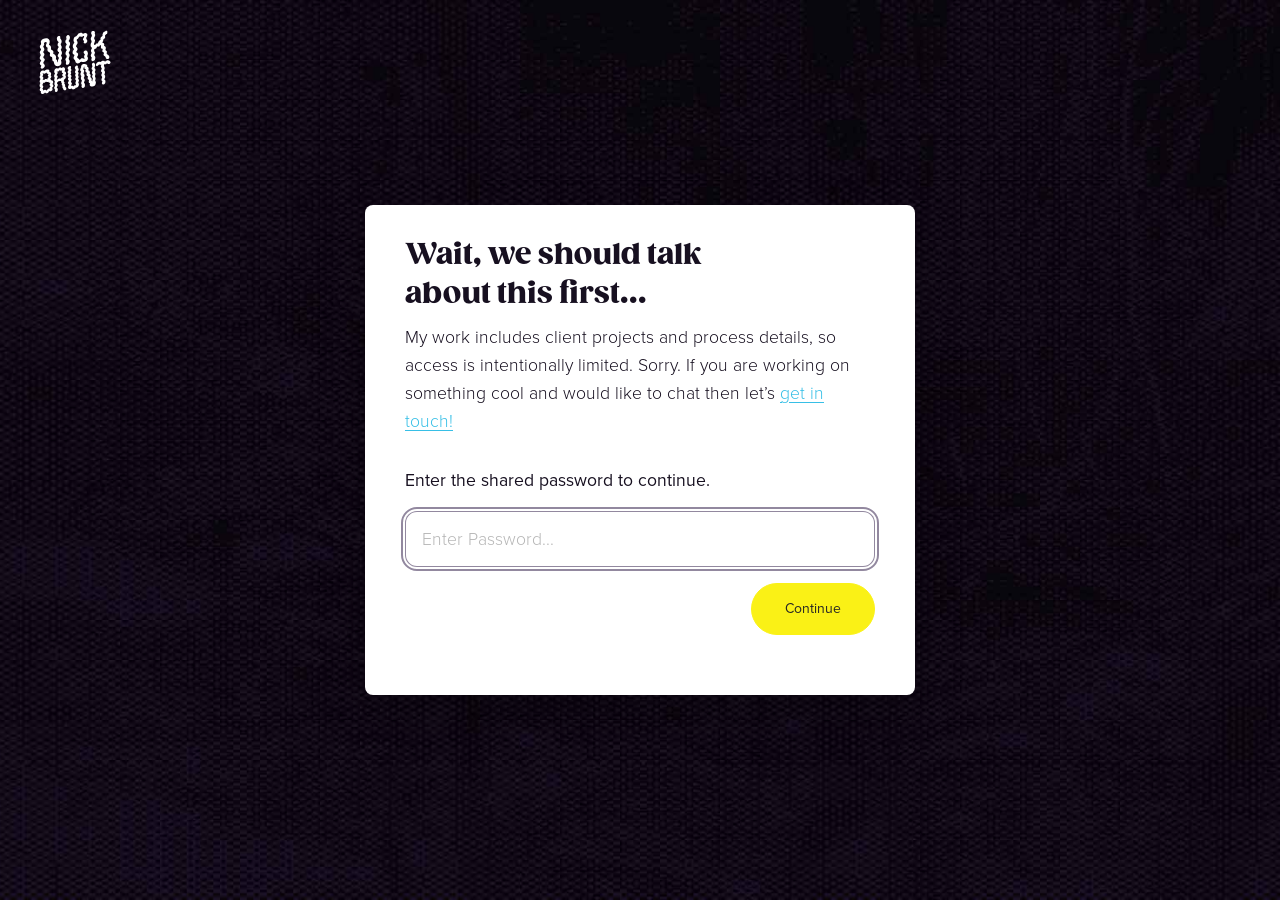
==== index.html @ 39fc8a11 "background changes homepage" ====
<!DOCTYPE html>
<html lang="en">
<head>
  <meta charset="UTF-8" />
  <meta name="viewport" content="width=device-width, user-scalable=0, minimum-scale=1.0, maximum-scale=1.0" />
  <script>
    (function () {
      try {
        if (sessionStorage.getItem('nb-portfolio-access') !== 'granted-v1') {
          document.documentElement.classList.add('auth-lock');
        }
      } catch (e) {
        document.documentElement.classList.add('auth-lock');
      }
    })();
  </script>
  <title>Nick Brunt Design Look-Book 2026</title>
  <meta name="description" content="UX, product design, systems, and AI-augmented design process by Nick Brunt." />
  <meta property="og:type" content="website" />
  <meta property="og:site_name" content="Nick Brunt" />
  <meta property="og:title" content="Nick Brunt Design Look-Book 2026" />
  <meta property="og:description" content="UX, product design, systems, and AI-augmented design process by Nick Brunt." />
  <meta property="og:url" content="https://nbuxdesign.github.io/website2026/index_newcopy.html" />
  <meta property="og:image" content="https://nbuxdesign.github.io/website2026/imgs/social-preview.jpg" />
  <meta property="og:image:width" content="1200" />
  <meta property="og:image:height" content="630" />
  <meta property="og:image:alt" content="Nick Brunt design portfolio preview" />
  <meta name="twitter:card" content="summary_large_image" />
  <meta name="twitter:title" content="Nick Brunt Design Look-Book 2026" />
  <meta name="twitter:description" content="UX, product design, systems, and AI-augmented design process by Nick Brunt." />
  <meta name="twitter:image" content="https://nbuxdesign.github.io/website2026/imgs/social-preview.jpg" />
  <meta name="twitter:image:alt" content="Nick Brunt design portfolio preview" />
  <link rel="stylesheet" href="style.css" />
</head>
<body>
  <header class="nav" role="banner">
	<img src="./logos/nb_logo.svg" class="logo" alt="Nick Brunt's Logo" />
  </header>

  <!-- SECTION 1: Intro -->
  <section class="hero-split bg-1">
  <div class="heroimage flex flex-center flex-middle">
    <video id="heroVideo" class="hero-video" autoplay muted loop playsinline preload="auto">
      <source src="./assets/hero.mp4" type="video/mp4" />
    </video>

    <div class="overlay-content">
&nbsp;
    </div>
  </div>
  <div class="herowriteup">
    <h1>Hey, I’m Nick 👋</h1>
    <h1>I'm a creative and UX person that designs products to hold up in the real world.</h1>
    <p>For 17 years, I’ve helped teams turn messy product questions into clear, useful software for the people who actually have to use it.</p>
    <p>Lately, that work includes AI products, AI-augmented workflows, and the very fun problem of helping teams design well while the ground is moving.</p>
    <p></p>
	<p><i>I’ve worked with teams at:</i></p>
    
    <div class="logosoup">
      <div class="logosoupwrapper">
        <img src="./logos/br.svg" height="40" alt="Bleacher Report" />
        <img src="./logos/wbd.svg" height="30" alt="WBD" />
        <img src="./logos/nickanim.svg" height="30" alt="Nickelodeon Animation" />
        <img src="./logos/mml.svg" height="40" alt="NCAA" />
        <img src="./logos/sesame.svg" height="50" alt="Sesame Street" />
        <img src="./logos/mtv.svg" height="44" alt="MTV" />
        <img src="./logos/ibm.svg" height="32" alt="IBM" />
        <img src="./logos/harpcol.svg" height="74" alt="HarperCollins" />
        <img src="./logos/spt.svg" height="74" alt="Sony Pictures Television" />
        <img src="./logos/cbc.png" height="74" alt="CBC" />
        <img src="./logos/pbs.svg" height="60" alt="PBS" />
        <img src="./logos/marv.svg" height="32" alt="Marvel" />

      </div>
    </div>
  </div>
</section>

  <!-- SECTION 2: What I bring + Featured BR -->
  <section id="about" class="section section-topbump bg-2">
    <div class="section-entry narrower">
      <div class="writeup">
      
      <h2>The most important work happens early.</h2>

	<p>I work closely with product and engineering to shape ideas before they harden. My passion is creating software that resonates with users; aligning teams, reducing risk, and creating clarity is how we get there.</p>
	<p>I’m also actively working with AI as part of the design process: faster synthesis, sharper prototypes, better pressure-testing, and more ways to help a team see the system sooner.</p>
	<p>Product and UX design are changing quickly. The steady part is still human: understand the people, frame the problem, make smart bets, and keep the work honest as it becomes real.</p>

        <p><i>Or more specifically:</i></p>
        <ul class="list">
          <li>Shape product direction alongside product & engineering</li>
          <li>Turn ambiguous ideas into clear, testable concepts</li>
          <li>Build systems that scale across teams and platforms</li>
          <li>Keep teams grounded in real user needs</li>
        </ul>
      </div>
    </div>

    <div class="section-entry">
      <a class="casestudy link-block" href="casestudy-bleacher-report.html">
        <div class="casestudy-entry casestudy-bg-br">
          <div class="casestudy-entry-wrap flex flex-middle flex-center">
            <div class="casestudy-highlight-wrap">
              <div class="casestudy-highlight highlight-webby flex flex-middle">
                <img src="./imgs/icons_webby.png" height="16" alt="Webby icon" />
                <b>Webby Award Winner</b>
              </div>
              <div class="casestudy-highlight flex flex-middle">Best Sports Website</div>
            </div>
            <img src="./imgs/casestudy-img-br.png" height="92%" alt="Bleacher Report mockups" />
          </div>
        </div>
        <div class="casestudy-label flex col flex-center">
            <img src="./logos/br_wbd.svg" width="220px" alt="BR + WBD" />
            <p><b>Bleacher Report Multi-Platform Redesign</b></p>
            <p>Senior UX • 2022–2025</p>
            <span class="casestudy-read-more">More <img src="./imgs/forward_arrow_dark.svg" height="10" alt="" aria-hidden="true" /></span>
        </div>
      </a>
    </div>
  </section>

  <!-- SECTION 3: Grid of work + skills -->
  <section id="work" class="section bg-3">
    <div class="section-entry work-card-primary">
      <a class="casestudy link-block" href="casestudy-nick-animation.html">
        <div class="casestudy-entry casestudy-bg-nick">
          <div class="casestudy-entry-wrap flex flex-middle flex-center">
            <img src="./imgs/casestudy-img-nick.png" height="89%" alt="Nickelodeon mockups" />
          </div>
        </div>
        <div class="casestudy-label flex col flex-center">
            <img src="./logos/nickanim.svg" width="150px" alt="Nickelodeon Animation" />
            <p><b>Nickelodeon Animation Studio Website</b></p>
            <p>Lead UX • 2020–2021</p>
            <span class="casestudy-read-more">More <img src="./imgs/forward_arrow_dark.svg" height="10" alt="" aria-hidden="true" /></span>
        </div>
      </a>
    </div>

    <div class="section-entry work-card-secondary">
      <a class="casestudy link-block" href="casestudy-MTV.html">
        <div class="casestudy-entry casestudy-bg-mtv">
          <div class="casestudy-entry-wrap flex flex-middle flex-center">
            <img src="./logos/mtv.svg" width="42%" alt="MTV logo" />
          </div>
        </div>
        <div class="casestudy-label flex col flex-center">
            <img src="./logos/mtv.svg" width="52px" alt="MTV" />
            <p><b>MTV Digital Product Design</b></p>
            <p>UX Design • Case Study</p>
            <span class="casestudy-read-more">More <img src="./imgs/forward_arrow_dark.svg" height="10" alt="" aria-hidden="true" /></span>
        </div>
      </a>
    </div>

    <div class="section-entry work-services flex flex-start">
      <aside class="writeup">
        <div class="myservices">
          <h2>What I Design Day To Day</h2>
            <p>This is the practical layer: the stuff teams need to make decisions, tell the story, and keep momentum without losing the plot.</p>
          	<ul class="list-bulb">
				<li>Define product direction with cross-functional teams</li>
				<li>Design flows, information architecture, systems, and interaction models</li>
				<li>Prototype to test ideas early and make abstract things discussable</li>
				<li>Guide design quality across projects</li>
				<li>Facilitate alignment between stakeholders</li>
			</ul>
        </div>
      </aside>
    </div>
  </section>

  <!-- SECTION 4: Closer + more work -->
  <section id="contact" class="section contact-section bg-4">
    <div class="section-entry contact-copy flex flex-center">
      <div class="writeup">
        <h2 class="cta">Let's Get in touch! 🤙</h2>
        <p>I came up through the web when it felt like every week someone invented a new pattern, and I still bring that mix of curiosity, craft, and practical optimism to the work.</p>
        <p>If you’re looking for a design lead who can zoom from product strategy to prototype details without getting precious about either one, I’d love to talk.</p>

        <p><i>A few places I can help:</i></p>
        <ul class="list">
          <li>Leading early product definition with stakeholders and cross-functional teams</li>
          <li>Building the narrative around complex work so people can make decisions</li>
          <li>Turning concepts into polished prototypes, systems, and launch-ready direction</li>
        </ul>
        <a class="cta-button" href="https://ca.linkedin.com/in/nickbrunt" target="_blank" rel="noopener">Get in touch <img src="./imgs/forward_arrow_dark.svg" height="10" alt="" aria-hidden="true" /></a>
      </div>
    </div>

    <div class="section-entry contact-showcase">
      <video class="contact-video" autoplay muted loop playsinline preload="metadata" aria-hidden="true">
        <source src="./assets/lowervid.mp4" type="video/mp4" />
      </video>
      <div class="contact-card-grid">
        <div class="contact-card-entry">
          <a class="casestudy link-block" href="casestudy-IBM.html">
            <div class="casestudy-entry casestudy-bg-ibm">
              <div class="casestudy-entry-wrap flex flex-middle flex-center">
                <img src="./logos/ibm.svg" width="42%" alt="IBM logo" />
              </div>
            </div>
            <div class="casestudy-label flex col flex-center">
                <img src="./logos/ibm.svg" width="80px" alt="IBM" />
                <p><b>IBM Product Design Work</b></p>
                <p>UX Design • Case Study</p>
                <span class="casestudy-read-more">More <img src="./imgs/forward_arrow_dark.svg" height="10" alt="" aria-hidden="true" /></span>
            </div>
          </a>
        </div>

        <div class="contact-card-entry">
          <a class="casestudy link-block" href="casestudy-jim-henson-cbc-kids.html">
            <div class="casestudy-entry casestudy-bg-dot">
              <div class="casestudy-entry-wrap flex flex-middle flex-center">
                <div class="casestudy-highlight-wrap">
                  <div class="casestudy-highlight highlight-w3 flex flex-middle">
                    <img src="./imgs/icons_w3.png" height="16" alt="W3 icon" />
                    <b>W3 Award Silver Winner</b>
                  </div>
                  <div class="casestudy-highlight flex flex-middle">Mobile Apps – Education</div>
                </div>
                <img src="./imgs/casestudy-img-dot.png" width="90%" alt="Dotopedia mockups" />
              </div>
            </div>
            <div class="casestudy-label flex col flex-center">
                <img src="./logos/henson_cbc.png" width="240px" alt="Henson + CBC" />
                <p><b>Dotopedia Game and Interface Design</b></p>
                <p>Lead UX • 2018–2019</p>
                <span class="casestudy-read-more">More <img src="./imgs/forward_arrow_dark.svg" height="10" alt="" aria-hidden="true" /></span>
            </div>
          </a>
        </div>
      </div>
    </div>
  </section>
  <!-- SECTION 5: Footer -->
  <footer class="site-footer">
    <a href="index.html" aria-label="Back to home"><img src="./logos/nb_logo.svg" alt="Nick Brunt" /></a>
    <p>&copy; 2026 Nick Brunt. All rights reserved.</p>
  </footer>

  <script src="app.js"></script>
</body>
</html>
---- style.css ----
@font-face{font-family:Gaz;src:url('./fonts/gaz-blk.otf');font-display:swap}
@font-face{font-family:GazReg;src:url('./fonts/gaz-reg.otf');font-display:swap}
@font-face{font-family:ProxReg;src:url('./fonts/pn-reg.otf');font-display:swap}
@font-face{font-family:ProxLight;src:url('./fonts/pn-light.ttf');font-display:swap}
@font-face{font-family:ProxThin;src:url('./fonts/pn-thin.otf');font-display:swap}

:root{
  /* Color tokens */
  --nb-color-background-hero:#0e0914;
  --nb-color-background-footer:#08050c;
  --nb-color-background-section:#171020;
  --nb-color-background-alternate:#110b18;
  --nb-color-background-nav-shrink:rgba(10,8,14,.9);
  --nb-color-background-nav-shrink-mobile:rgba(14,9,20,.82);
  --nb-color-background-sound:rgba(0,0,0,.55);
  --nb-color-contact-video-scrim:rgba(14,9,20,.42);
  --nb-color-text-inverse:#f5f5f0;
  --nb-color-text-inverse-subtle:rgba(245,245,240,.72);
  --nb-color-text-ink:#2a2a2a;
  --nb-color-text-strong:#252525;
  --nb-color-text-card:#4a4a4a;
  --nb-color-text-muted:#686868;
  --nb-color-border-subtle:#685a7a;
  --nb-color-border-card:rgba(37,37,37,.15);
  --nb-color-border-light:#d9d9d9;
  --nb-color-border-focus:rgba(104,90,122,.72);
  --nb-color-border-sound:rgba(255,255,255,.35);
  --nb-color-surface-card:#f5f5f0;
  --nb-color-surface-page:#fff;
  --nb-color-surface-muted:#fafafa;
  --nb-color-placeholder:rgba(42,42,42,.35);
  --nb-color-shadow-gate:rgba(0,0,0,.22);
  --nb-color-case-study-copy:var(--nb-color-background-section);
  --nb-color-accent-blue:#37bfe6;
  --nb-color-accent-green:#38d865;
  --nb-color-accent-yellow:#faf116;
  --nb-color-accent-red:#eb414c;
  --nb-color-accent-orange:#ed7831;
  --nb-color-mtv-overlay-start:rgba(0,0,0,.08);
  --nb-color-mtv-overlay-end:rgba(0,0,0,.22);
  --nb-color-ibm-highlight:rgba(255,255,255,.82);
  --nb-color-ibm-highlight-clear:rgba(255,255,255,0);
  --nb-color-ibm-glow:rgba(74,144,226,.32);
  --nb-color-ibm-glow-clear:rgba(74,144,226,0);
  --nb-color-ibm-start:#f6fbff;
  --nb-color-ibm-mid:#dceeff;
  --nb-color-ibm-end:#a8cdec;
  --nb-color-shadow-mtv:rgba(0,0,0,.32);
  --nb-color-shadow-ibm:rgba(31,112,193,.22);
  --nb-image-section-background:url('./imgs/section_background.jpg');

  /* Typography tokens */
  --nb-font-display:Gaz,Impact,sans-serif;
  --nb-font-body:ProxLight,Inter,Arial,sans-serif;
  --nb-font-body-strong:ProxReg,Inter,Arial,sans-serif;
  --nb-type-display-size:clamp(1.8rem,2.2vw,2.25rem);
  --nb-type-display-small-size:clamp(1.35rem,2.2vw,1.6rem);
  --nb-type-display-pull-size:clamp(1.6rem,3vw,2.4rem);
  --nb-type-display-desktop-line-height:1.35;
  --nb-type-display-mobile-size:1.65rem;
  --nb-type-display-mobile-line-height:1.32;
  --nb-type-heading-secondary-size:1.4rem;
  --nb-type-heading-secondary-line-height:1.6;
  --nb-type-body-desktop-size:1.1rem;
  --nb-type-body-desktop-line-height:1.6;
  --nb-type-body-mobile-size:1rem;
  --nb-type-body-mobile-line-height:1.6;
  --nb-type-meta-size:14px;
  --nb-type-meta-line-height:1.4rem;
  --nb-type-case-body-size:1rem;
  --nb-type-case-hero-body-size:1.15rem;
  --nb-type-dot-hero-body-size:1.1rem;
  --nb-type-card-body-size:.95rem;
  --nb-type-principle-body-size:.98rem;
  --nb-type-award-meta-size:.92rem;

  /* Layout tokens */
  --nb-layout-home-hero-min-height:94svh;
  --nb-layout-home-hero-logo-center-y:calc(var(--nb-layout-home-hero-min-height) / 2);
  --nb-layout-home-hero-tablet-media-height:clamp(520px,67vw,700px);
  --nb-layout-home-hero-mobile-media-height:500px;
  --nb-layout-home-hero-compact-media-height:calc(var(--nb-layout-home-hero-mobile-media-height));
  --nb-layout-case-study-container-width:1140px;
  --nb-layout-case-study-column-width:900px;
  --nb-layout-case-study-essay-width:760px;
  --nb-layout-copy-max:58ch;
  --nb-layout-contact-columns:minmax(0,.9fr) minmax(0,2fr);
  --nb-layout-contact-columns-stack:minmax(0,1fr);
  --nb-layout-contact-card-columns:repeat(2,minmax(0,1fr));
  --nb-layout-contact-card-columns-stack:minmax(0,1fr);
  --nb-layout-contact-card-grid-max-width:var(--nb-layout-case-study-container-width);
  --nb-layout-contact-showcase-min-height:calc(var(--nb-component-card-media-height-desktop) + var(--nb-component-card-label-height) + (var(--nb-space-contact-showcase-y) * 2));
  --nb-layout-work-even-column:calc((100% - (var(--nb-space-entry-card-gap) * 2)) / 3);
  --nb-layout-work-services-width:calc(var(--nb-layout-work-even-column) + var(--nb-space-work-services-extra-width));
  --nb-layout-work-columns:minmax(0,1fr) var(--nb-space-entry-card-gap) minmax(0,1fr) var(--nb-space-work-services-gap) minmax(0,var(--nb-layout-work-services-width));
  --nb-layout-work-columns-tablet:var(--nb-layout-contact-card-columns);
  --nb-layout-work-columns-stack:minmax(0,1fr);

  /* Spacing tokens */
  --nb-space-section-x-min:20px;
  --nb-space-section-x-fluid:9vw;
  --nb-space-section-x-max:140px;
  --nb-space-section-x:clamp(var(--nb-space-section-x-min),var(--nb-space-section-x-fluid),var(--nb-space-section-x-max));
  --nb-space-section-x-tablet:28px;
  --nb-space-section-x-mobile:24px;
  --nb-space-section-y-min:56px;
  --nb-space-section-y-fluid:7vw;
  --nb-space-section-y-max:88px;
  --nb-space-section-y:clamp(var(--nb-space-section-y-min),var(--nb-space-section-y-fluid),var(--nb-space-section-y-max));
  --nb-space-section-y-mobile:24px;
  --nb-space-section-y-mobile-roomy:calc(var(--nb-space-section-y-mobile) + var(--nb-space-gap-stack));
  --nb-space-section-top-bump:14px;
  --nb-space-gap:clamp(28px,5vw,72px);
  --nb-space-gap-stack:24px;
  --nb-space-gap-stack-mobile-roomy:calc(var(--nb-space-gap-stack) * 2);
  --nb-space-footer-gap:16px;
  --nb-space-card-padding-x:28px;
  --nb-space-card-padding-x-compact:20px;
  --nb-space-card-media-padding:14px;
  --nb-space-card-media-padding-mobile:12px;
  --nb-space-panel-padding-x:32px;
  --nb-space-panel-padding-y:24px;
  --nb-space-nav-x:32px;
  --nb-space-nav-x-tablet:20px;
  --nb-space-nav-x-mobile:16px;
  --nb-space-contact-showcase-padding:var(--nb-space-gap);
  --nb-space-entry-card-gap:var(--nb-space-gap-stack);
  --nb-space-work-services-gap:calc(var(--nb-space-entry-card-gap) * 2);
  --nb-space-work-services-extra-width:var(--nb-space-panel-padding-x);
  --nb-space-contact-card-gap:var(--nb-space-entry-card-gap);
  --nb-space-contact-copy-y:var(--nb-space-section-y);
  --nb-space-contact-showcase-y:var(--nb-space-section-y);
  --nb-space-contact-showcase-end:var(--nb-space-section-x);
  --nb-space-password-card-padding-block-start:32px;
  --nb-space-password-card-padding-inline:40px;
  --nb-space-password-card-padding-inline-mobile:20px;
  --nb-space-password-card-padding-block-end:24px;
  --nb-space-password-card-padding:var(--nb-space-password-card-padding-block-start) var(--nb-space-password-card-padding-inline) var(--nb-space-password-card-padding-block-end);
  --nb-space-password-card-padding-mobile:var(--nb-space-password-card-padding-block-start) var(--nb-space-password-card-padding-inline-mobile) var(--nb-space-password-card-padding-block-end);
  --nb-space-hero-copy-x-mobile:var(--nb-space-section-x-tablet);
  --nb-space-hero-copy-y-mobile:32px;
  --nb-space-hero-copy-bottom-mobile:var(--nb-space-section-y-mobile-roomy);

  /* Component sizing tokens */
  --nb-component-logo-home-height:clamp(280px,36vw,580px);
  --nb-component-logo-home-height-desktop-down:clamp(260px,32vw,440px);
  --nb-component-logo-home-height-tablet:clamp(320px,62vw,600px);
  --nb-component-logo-home-height-mobile:clamp(220px,70vw,400px);
  --nb-component-logo-home-shrink-height:56px;
  --nb-component-logo-home-shrink-height-mobile:52px;
  --nb-component-logo-home-shrink-center-offset:31px;
  --nb-component-logo-home-shrink-center-offset-mobile:29px;
  --nb-component-logo-case-height:54px;
  --nb-component-logo-case-height-tablet:44px;
  --nb-component-logo-case-shrink-height:34px;
  --nb-component-back-height:20px;
  --nb-component-back-height-tablet:18px;
  --nb-component-back-shrink-height:16px;
  --nb-component-card-media-height-desktop:380px;
  --nb-component-card-media-height-tablet:300px;
  --nb-component-card-media-height-mobile:250px;
  --nb-component-card-label-height:125px;
  --nb-component-award-height:26px;
  --nb-component-nav-case-height:84px;
  --nb-component-nav-case-height-mobile:72px;
  --nb-component-nav-case-shrink-height:54px;
  --nb-component-nav-pill-height:32px;
  --nb-component-nav-pill-height-shrink:28px;

  /* Shape and stroke tokens */
  --nb-radius-card:6px;
  --nb-radius-panel:8px;
  --nb-radius-control:12px;
  --nb-radius-pill:999px;
  --nb-stroke-width-default:1px;
  --nb-shadow-card-soft:0 12px 34px var(--nb-color-border-card);
  --nb-shadow-gate:0 18px 48px var(--nb-color-shadow-gate);
  --nb-motion-logo-shrink-duration:.65s;
  --nb-motion-logo-shrink-ease:cubic-bezier(.16,1,.3,1);
  --nb-size-full:100%;
  --nb-inset-full:0;
  --nb-layer-video:0;
  --nb-layer-scrim:1;
  --nb-layer-content:2;
  --nb-video-object-position:center;
}

*{box-sizing:border-box}
html{scroll-behavior:smooth}
html,body{margin:0;padding:0;min-width:320px}
body{
  color:var(--nb-color-text-inverse);
  font-family:var(--nb-font-body);
  line-height:var(--nb-type-body-desktop-line-height);
  font-size:var(--nb-type-body-desktop-size);
  background:var(--nb-color-background-hero);
  text-rendering:optimizeLegibility;
}
img{max-width:100%}
video{max-width:100%;height:auto}

.flex{display:flex}
.flex-start{justify-content:flex-start}
.flex-center{justify-content:center}
.flex-end{justify-content:flex-end}
.flex-top{align-items:flex-start}
.flex-middle{align-items:center}
.flex-bottom{align-items:flex-end}
.row{flex-direction:row}
.col{flex-direction:column}
.link-block{display:block;color:inherit;text-decoration:none}
.cta-button{
  display:flex;
  align-items:center;
  justify-content:center;
  gap:9px;
  width:max-content;
  min-height:50px;
  margin:18px 0 0 auto;
  padding:15px 24px;
  border:var(--nb-stroke-width-default) solid var(--nb-color-accent-yellow);
  border-radius:var(--nb-radius-pill);
  background:var(--nb-color-accent-yellow);
  color:var(--nb-color-text-strong);
  font-family:var(--nb-font-body-strong);
  font-size:var(--nb-type-meta-size);
  line-height:1;
  text-decoration:none;
  transition:background-color .2s ease,border-color .2s ease,transform .2s ease;
}
.cta-button img{height:10px;width:auto;max-width:none}
.cta-button:hover{background:var(--nb-color-accent-green);border-color:var(--nb-color-accent-green);transform:translateY(-1px)}

html.auth-lock{background:var(--nb-color-background-section) var(--nb-image-section-background) center/cover no-repeat fixed}
html.auth-lock body{
  min-height:100vh;
  background:transparent;
  color:var(--nb-color-case-study-copy);
}
html.auth-lock body>:not(.password-gate){display:none!important}
.visually-hidden{
  position:absolute!important;
  width:1px!important;
  height:1px!important;
  padding:0!important;
  margin:-1px!important;
  overflow:hidden!important;
  clip:rect(0,0,0,0)!important;
  white-space:nowrap!important;
  border:0!important;
}
.password-gate{
  position:fixed;
  inset:0;
  min-height:100svh;
  width:100vw;
  display:flex;
  align-items:center;
  justify-content:center;
  padding:clamp(32px,6vh,148px) var(--nb-space-section-x-mobile);
  overflow-y:auto;
  background:var(--nb-color-background-section) var(--nb-image-section-background) center/cover no-repeat;
}
.password-gate-logo{
  position:absolute;
  top:30px;
  left:30px;
  width:clamp(72px,7vw,108px);
  max-height:64px;
  height:auto;
}
.password-gate-card{
  width:min(100%,550px);
  background-color:var(--nb-color-surface-page);
  background-image:none;
  color:var(--nb-color-case-study-copy);
  border-radius:var(--nb-radius-panel);
  padding:var(--nb-space-password-card-padding);
  box-shadow:var(--nb-shadow-gate);
  opacity:1;
  filter:none;
  backdrop-filter:none;
  mix-blend-mode:normal;
}
.password-gate-card h1{
  color:var(--nb-color-case-study-copy);
  font-size:var(--nb-type-display-size);
  line-height:var(--nb-type-display-desktop-line-height);
  margin:0 0 8px;
  max-width:20ch;
}
.password-gate-card p{
  color:var(--nb-color-case-study-copy);
  max-width:none;
  margin:0 0 4px;
}
.password-gate-card p a{
  color:var(--nb-color-accent-blue);
  text-decoration:underline;
  text-underline-offset:3px;
}
.password-gate-form{
  display:flex;
  flex-direction:column;
  gap:12px;
  margin:32px 0 0;
}
.password-gate-prompt{
  font-family:var(--nb-font-body-strong);
  margin:0 0 2px;
}
.password-gate input{
  width:100%;
  height:56px;
  border:var(--nb-stroke-width-default) solid var(--nb-color-border-focus);
  border-radius:var(--nb-radius-control);
  background:var(--nb-color-surface-page);
  color:var(--nb-color-case-study-copy);
  font:inherit;
  padding:0 16px;
}
.password-gate input::placeholder{
  color:var(--nb-color-placeholder);
}
.password-gate button{
  align-self:flex-end;
  min-width:124px;
  height:52px;
  margin-top:4px;
  padding:0 24px;
  border:var(--nb-stroke-width-default) solid var(--nb-color-accent-yellow);
  border-radius:var(--nb-radius-pill);
  background:var(--nb-color-accent-yellow);
  color:var(--nb-color-text-strong);
  font-family:var(--nb-font-body-strong);
  font-size:var(--nb-type-meta-size);
  line-height:1;
  cursor:pointer;
}
.password-gate button:hover{background:var(--nb-color-accent-green);border-color:var(--nb-color-accent-green)}
.password-gate button:disabled{cursor:wait;opacity:.68}
.password-gate-message{
  min-height:20px;
  font-size:var(--nb-type-meta-size);
  line-height:1.4;
  margin:0;
}

.password-gate input:focus-visible,.password-gate button:focus-visible{outline:2px solid var(--nb-color-border-focus);outline-offset:2px}

/* Persistent home logo */
.nav{
  position:fixed;
  top:0;
  left:0;
  width:100%;
  height:var(--nb-layout-home-hero-min-height);
  padding:0;
  display:block;
  pointer-events:none;
  z-index:9999;
}
.logo{
  position:absolute;
  left:25vw;
  top:var(--nb-layout-home-hero-logo-center-y);
  transform:translate(-50%,-50%);
  height:var(--nb-component-logo-home-height);
  max-height:72svh;
  width:auto;
  transition:left var(--nb-motion-logo-shrink-duration) var(--nb-motion-logo-shrink-ease),top var(--nb-motion-logo-shrink-duration) var(--nb-motion-logo-shrink-ease),height var(--nb-motion-logo-shrink-duration) var(--nb-motion-logo-shrink-ease),max-height var(--nb-motion-logo-shrink-duration) var(--nb-motion-logo-shrink-ease);
  will-change:left,top,height,max-height;
}
.nav.shrink{
  height:var(--nb-component-nav-case-height);
  background:transparent;
  backdrop-filter:none;
}
.nav.shrink .logo{
  left:calc(var(--nb-space-nav-x) + var(--nb-component-logo-home-shrink-center-offset));
  top:calc(var(--nb-component-nav-case-height) / 2);
  height:var(--nb-component-logo-home-shrink-height);
  max-height:var(--nb-component-logo-home-shrink-height);
}

/* Case-study navigation */
.cs-nav{
  position:fixed;
  top:0;
  left:0;
  width:100%;
  min-height:var(--nb-component-nav-case-height);
  background:var(--nb-color-background-section);
  display:flex;
  align-items:center;
  justify-content:space-between;
  gap:var(--nb-space-gap-stack);
  padding:14px var(--nb-space-nav-x);
  transition:min-height .3s ease,padding .3s ease,background-color .3s ease,backdrop-filter .3s ease;
  z-index:9999;
}
.cs-left{display:flex;align-items:center;gap:14px;flex:0 0 auto;transition:gap .3s ease}
.cs-right{
  display:flex;
  align-items:center;
  gap:10px;
  min-width:0;
  overflow-x:auto;
  overscroll-behavior-x:contain;
  scrollbar-width:none;
  -webkit-overflow-scrolling:touch;
}
.cs-right::-webkit-scrollbar{display:none}
.cs-btn{
  height:var(--nb-component-nav-pill-height);
  padding:8px 16px;
  border:var(--nb-stroke-width-default) solid var(--nb-color-text-strong);
  border-radius:var(--nb-radius-pill);
  background:var(--nb-color-surface-page);
  display:flex;
  align-items:center;
  color:var(--nb-color-text-ink);
  font-size:var(--nb-type-meta-size);
  line-height:1;
  cursor:pointer;
  text-decoration:none;
  white-space:nowrap;
  flex:0 0 auto;
  transition:height .3s ease,padding .3s ease,background-color .2s ease;
}
.cs-logo{height:var(--nb-component-logo-case-height);transition:height .3s ease}
.cs-back{height:var(--nb-component-back-height);transition:height .3s ease}
.cs-nav.shrink{background:var(--nb-color-background-nav-shrink);backdrop-filter:saturate(1.2) blur(8px);min-height:var(--nb-component-nav-case-shrink-height);padding:8px var(--nb-space-gap-stack)}
.cs-nav.shrink .cs-logo{height:var(--nb-component-logo-case-shrink-height)}
.cs-nav.shrink .cs-back{height:var(--nb-component-back-shrink-height)}
.cs-nav.shrink .cs-btn{height:var(--nb-component-nav-pill-height-shrink);padding:7px 12px}
.cs-btn.blue:hover,.cs-btn.blue-active{background:var(--nb-color-accent-blue);color:var(--nb-color-text-strong)}
.cs-btn.green:hover,.cs-btn.green-active{background:var(--nb-color-accent-green);color:var(--nb-color-text-strong)}
.cs-btn.yellow:hover,.cs-btn.yellow-active{background:var(--nb-color-accent-yellow);color:var(--nb-color-text-strong)}
.cs-btn.red:hover,.cs-btn.red-active{background:var(--nb-color-accent-red);color:var(--nb-color-text-strong)}
.cs-btn.orange:hover,.cs-btn.orange-active{background:var(--nb-color-accent-orange);color:var(--nb-color-text-strong)}

p{margin:0 0 1rem;max-width:var(--nb-layout-copy-max)}
h1{color:var(--nb-color-text-inverse);font-family:var(--nb-font-display);font-size:var(--nb-type-display-size);line-height:var(--nb-type-display-desktop-line-height);margin:0 0 20px;letter-spacing:0}
h2{color:var(--nb-color-text-inverse);font-family:var(--nb-font-display);font-size:var(--nb-type-heading-secondary-size);line-height:var(--nb-type-heading-secondary-line-height);margin:0 0 20px;letter-spacing:0}
h3{color:var(--nb-color-text-inverse);font-family:var(--nb-font-body-strong);font-size:var(--nb-type-body-desktop-size);line-height:1.4;margin:0 0 12px}
h2.cta{font-size:1.55rem;line-height:1.4}
h1.cs{color:var(--nb-color-text-ink);font-size:var(--nb-type-display-small-size);line-height:1.4}
h2.cs{color:var(--nb-color-text-ink)}

ul.list,ul.list-bulb{padding:0 0 0 16px;margin:0;max-width:var(--nb-layout-copy-max)}
ul.list{list-style:disc}
ul.list-bulb{list-style:"\1F4A1 ";margin-top:24px}
ul.list-bulb li{padding:0 0 14px 8px}
li{margin:.35rem 0 .5rem}

.logosoup{margin-top:14px}
.logosoupwrapper{display:flex;flex-wrap:wrap;align-items:center;width:100%;gap:var(--nb-space-gap-stack)}
.logosoupwrapper img{max-width:150px;object-fit:contain}

.section,.section-fullwidth{
  display:flex;
  flex-direction:row;
  gap:var(--nb-space-gap);
  padding:var(--nb-space-section-y) var(--nb-space-section-x);
}
.section-topbump{padding-top:calc(var(--nb-space-section-y) + var(--nb-space-section-top-bump))}
.section-entry{display:flex;flex-direction:row;flex-basis:100%;min-width:0}
.narrower{flex-basis:72%}
#work{
  display:grid;
  grid-template-columns:var(--nb-layout-work-columns);
  column-gap:var(--nb-inset-full);
  row-gap:var(--nb-space-entry-card-gap);
}
.work-card-primary{grid-column:1}
.work-card-secondary{grid-column:3}
.work-services{grid-column:5}
.bg-1{background:var(--nb-color-background-hero)}
.bg-2{background:var(--nb-color-background-section)}
.bg-3,.herowriteup{background:var(--nb-color-background-hero) var(--nb-image-section-background) center/cover no-repeat}
.bg-4{background:var(--nb-color-background-section)}
.site-footer{height:124px;background:var(--nb-color-background-footer);color:var(--nb-color-text-inverse);display:flex;align-items:center;justify-content:flex-start;gap:var(--nb-space-footer-gap);padding:0 var(--nb-space-section-x)}
.site-footer img{height:32px;width:auto;display:block}
.site-footer p{margin:0;font-size:var(--nb-type-meta-size);line-height:1.4;color:var(--nb-color-text-inverse-subtle);max-width:none}
.site-footer.interior-footer{padding:0 clamp(20px,5vw,64px)}
.writeup{width:100%;min-width:0}

.hero-split{
  display:flex;
  align-items:stretch;
  width:100%;
  min-height:var(--nb-layout-home-hero-min-height);
  overflow:hidden;
}
.heroimage{
  position:relative;
  flex:1 1 50%;
  min-width:0;
  background:var(--nb-color-background-hero);
  display:flex;
  justify-content:center;
  align-items:center;
}
.hero-video{position:absolute;inset:0;width:100%;height:100%;object-fit:cover;object-position:center;z-index:0}
.heroimage .overlay-content{position:relative;z-index:1}
.herowriteup{
  flex:1 1 50%;
  min-width:0;
  padding:clamp(72px,10vh,160px) clamp(var(--nb-space-nav-x),8vw,120px);
  display:flex;
  flex-direction:column;
  justify-content:center;
}

.contact-section{
  display:grid;
  grid-template-columns:var(--nb-layout-contact-columns);
  align-items:stretch;
  padding-block:var(--nb-inset-full);
  padding-inline-end:var(--nb-inset-full);
}
.contact-copy{
  align-items:center;
  padding-block:var(--nb-space-contact-copy-y);
}
.contact-showcase{
  position:relative;
  display:block;
  min-width:var(--nb-inset-full);
  min-height:var(--nb-layout-contact-showcase-min-height);
  padding:var(--nb-space-contact-showcase-y) var(--nb-space-contact-showcase-end) var(--nb-space-contact-showcase-y) var(--nb-space-contact-showcase-padding);
  overflow:hidden;
}
.contact-video,
.contact-showcase::after{
  position:absolute;
  inset:var(--nb-inset-full);
}
.contact-video{
  width:var(--nb-size-full);
  height:var(--nb-size-full);
  object-fit:cover;
  object-position:var(--nb-video-object-position);
  z-index:var(--nb-layer-video);
}
.contact-showcase::after{
  content:"";
  background:var(--nb-color-contact-video-scrim);
  pointer-events:none;
  z-index:var(--nb-layer-scrim);
}
.contact-card-grid{
  position:relative;
  z-index:var(--nb-layer-content);
  display:grid;
  grid-template-columns:var(--nb-layout-contact-card-columns);
  gap:var(--nb-space-contact-card-gap);
  width:var(--nb-size-full);
  max-width:var(--nb-layout-contact-card-grid-max-width);
}
.contact-card-entry{
  min-width:var(--nb-inset-full);
}

.casestudy{width:100%}
.casestudy-entry{width:100%;border-radius:var(--nb-radius-card) var(--nb-radius-card) 0 0;background-size:cover;background-position:center;overflow:hidden}
.casestudy-entry-wrap{padding:var(--nb-space-card-media-padding);position:relative;display:flex;height:var(--nb-component-card-media-height-desktop);overflow:hidden}
.casestudy-entry-wrap>img{max-width:none}
.casestudy-label{position:relative;background:var(--nb-color-surface-card);width:100%;height:var(--nb-component-card-label-height);border-radius:0 0 var(--nb-radius-card) var(--nb-radius-card);padding:0 var(--nb-space-card-padding-x);align-items:flex-start;text-align:left}
.casestudy-label p{font-size:var(--nb-type-meta-size);margin:0;line-height:var(--nb-type-meta-line-height);color:var(--nb-color-case-study-copy);max-width:none}
.casestudy-label img{margin-bottom:14px}
.casestudy-read-more{position:absolute;right:var(--nb-space-card-padding-x);bottom:28px;display:inline-flex;align-items:center;gap:7px;color:var(--nb-color-case-study-copy);font-family:var(--nb-font-body-strong);font-size:var(--nb-type-meta-size);line-height:1;white-space:nowrap}
.casestudy-read-more img{height:10px;width:auto;max-width:none;margin:0}
.casestudy-highlight-wrap{position:absolute;right:var(--nb-space-card-media-padding);top:var(--nb-space-card-media-padding);width:min(220px,calc(100% - (var(--nb-space-card-media-padding) * 2)));display:flex;flex-direction:column;align-items:flex-end;gap:3px}
.casestudy-highlight{background:var(--nb-color-surface-page);font-size:var(--nb-type-meta-size);color:var(--nb-color-text-ink);padding:0 12px;border-radius:var(--nb-radius-pill);height:var(--nb-component-award-height);display:flex;gap:8px;white-space:nowrap}
.highlight-webby{background-image:url('./imgs/webbybg.png');background-size:cover}
.highlight-w3{background-image:url('./imgs/w3bg.jpg');background-size:cover}
.casestudy-bg-br{background-image:url('./imgs/casestudy-bg-br.jpg')}
.casestudy-bg-ncaa{background-image:url('./imgs/casestudy-bg-ncaa.jpg')}
.casestudy-bg-dot{background-image:url('./imgs/casestudy-bg-dot.jpg')}
.casestudy-bg-nick{background-image:url('./imgs/casestudy-bg-nick.jpg')}
.casestudy-bg-mtv{background-image:linear-gradient(135deg,var(--nb-color-mtv-overlay-start),var(--nb-color-mtv-overlay-end)),url('./imgs/casestudy-bg-mtv.jpg')}
.casestudy-bg-ibm{background:radial-gradient(circle at 18% 22%,var(--nb-color-ibm-highlight),var(--nb-color-ibm-highlight-clear) 32%),radial-gradient(circle at 82% 72%,var(--nb-color-ibm-glow),var(--nb-color-ibm-glow-clear) 38%),linear-gradient(135deg,var(--nb-color-ibm-start) 0%,var(--nb-color-ibm-mid) 48%,var(--nb-color-ibm-end) 100%)}
.casestudy-bg-mtv .casestudy-entry-wrap>img{filter:drop-shadow(0 12px 22px var(--nb-color-shadow-mtv))}
.casestudy-bg-ibm .casestudy-entry-wrap>img{filter:drop-shadow(0 10px 18px var(--nb-color-shadow-ibm))}
.myservices{border:var(--nb-stroke-width-default) solid var(--nb-color-border-subtle);border-radius:var(--nb-radius-panel);padding:var(--nb-space-panel-padding-y) var(--nb-space-panel-padding-x);margin:0 0 14px}

body.interior{background:var(--nb-color-surface-page);color:var(--nb-color-text-strong);font-size:var(--nb-type-case-body-size);line-height:1.6}
.cs-container{width:100%;max-width:var(--nb-layout-case-study-container-width);margin:0 auto;padding:140px 20px 120px}
.cs-column,.cs-wrapper{width:100%;max-width:var(--nb-layout-case-study-column-width);margin:0 auto}
.cs-wrapper{padding:140px 20px 120px}
.cs-wrapper h1,.cs-wrapper h2,.cs-wrapper h3,.cs-wrapper p,.cs-wrapper ul{color:var(--nb-color-text-strong)}
.cs-wrapper p,.cs-column p{margin:0 0 16px;max-width:none}
.cs-wrapper ul,.cs-column ul{margin:0 0 16px 20px}
.cs-wrapper img.inline-img{width:100%;margin:24px 0;border-radius:var(--nb-radius-card)}
.cs-kicker{font-family:var(--nb-font-body-strong);font-size:var(--nb-type-meta-size);line-height:1.4;color:var(--nb-color-text-muted);text-transform:uppercase;letter-spacing:.04em;margin:0 0 18px}
.cs-hero{display:grid;grid-template-columns:minmax(0,1.1fr) minmax(280px,.9fr);gap:clamp(24px,5vw,64px);align-items:center;margin:0 0 56px}
.cs-hero h1.cs,.cs-dot-hero h1.cs{font-size:var(--nb-type-display-size);line-height:var(--nb-type-display-desktop-line-height);margin:0 0 24px}
.cs-hero p{font-size:var(--nb-type-case-hero-body-size);line-height:1.62}
.cs-hero-media{background:var(--nb-color-background-section);background-image:url('./imgs/casestudy-bg-br.jpg');background-position:center;background-size:cover;border-radius:var(--nb-radius-panel);padding:clamp(22px,4vw,44px);min-height:420px;display:flex;align-items:center;justify-content:center}
.cs-hero-media img{width:100%;max-height:390px;object-fit:contain}
.cs-meta-grid{display:grid;grid-template-columns:repeat(4,minmax(0,1fr));gap:14px;margin:0 0 56px}
.cs-meta-card,.cs-callout{border:var(--nb-stroke-width-default) solid var(--nb-color-border-light);border-radius:var(--nb-radius-panel);padding:22px;background:var(--nb-color-surface-muted)}
.cs-meta-card b,.cs-callout b{display:block;font-family:var(--nb-font-body-strong);margin:0 0 8px}
.cs-meta-card p,.cs-callout p{font-size:var(--nb-type-card-body-size);line-height:1.45;margin:0;color:var(--nb-color-text-card)}
.cs-essay{max-width:var(--nb-layout-case-study-essay-width);margin:0 auto 54px}
.cs-essay h2.cs{margin-top:42px}
.cs-two-up{display:grid;grid-template-columns:minmax(0,.85fr) minmax(0,1.15fr);gap:clamp(24px,5vw,56px);align-items:start;margin:56px 0}
.cs-two-up.reverse{grid-template-columns:minmax(0,1.15fr) minmax(0,.85fr)}
.cs-list-panel,.cs-principle{background:var(--nb-color-surface-card);border-radius:var(--nb-radius-panel)}
.cs-list-panel{padding:28px}
.cs-list-panel ul{margin:0 0 0 18px}
.cs-image-card,.cs-dot-device{border:var(--nb-stroke-width-default) solid var(--nb-color-border-card);border-radius:var(--nb-radius-panel);box-shadow:var(--nb-shadow-card-soft);display:flex;align-items:center;justify-content:center}
.cs-image-card{background:var(--nb-color-surface-page);padding:clamp(18px,4vw,34px)}
.cs-image-card img{width:100%;max-height:420px;object-fit:contain}
.cs-pull{font-family:var(--nb-font-display);font-size:var(--nb-type-display-pull-size);line-height:1.18;color:var(--nb-color-text-strong);margin:64px auto;max-width:860px}
.cs-impact{background:var(--nb-color-text-strong);color:var(--nb-color-surface-page);border-radius:var(--nb-radius-panel);padding:clamp(28px,5vw,48px);margin:56px 0 0}
.cs-impact h2,.cs-impact p,.cs-impact li{color:var(--nb-color-surface-page)}
.cs-impact ul{margin:18px 0 0 20px}
.cs-dot-hero{display:grid;grid-template-columns:minmax(0,.95fr) minmax(0,1.05fr);gap:clamp(28px,6vw,72px);align-items:center;margin:0 0 60px}
.cs-dot-hero p{font-size:var(--nb-type-dot-hero-body-size);line-height:1.65}
.cs-dot-device{background:var(--nb-color-surface-card);padding:clamp(22px,4vw,44px)}
.cs-dot-device img{width:100%;max-height:480px;object-fit:contain}
.cs-dot-logo-row{display:flex;flex-wrap:wrap;gap:28px;align-items:center;margin:0 0 36px}
.cs-dot-logo-row img{max-height:58px;max-width:230px;object-fit:contain}
.cs-principles{display:grid;grid-template-columns:repeat(3,minmax(0,1fr));gap:16px;margin:48px 0}
.cs-principle{padding:24px}
.cs-principle b{display:block;font-family:var(--nb-font-body-strong);margin:0 0 10px}
.cs-principle p{font-size:var(--nb-type-principle-body-size);line-height:1.5;margin:0}
.cs-process-band{display:grid;grid-template-columns:minmax(0,1.2fr) minmax(260px,.8fr);gap:clamp(24px,5vw,56px);align-items:start;border-top:var(--nb-stroke-width-default) solid var(--nb-color-border-light);border-bottom:var(--nb-stroke-width-default) solid var(--nb-color-border-light);padding:46px 0;margin:56px 0}
.cs-awards-list{display:grid;grid-template-columns:repeat(2,minmax(0,1fr));gap:14px;margin:20px 0 0}
.cs-award{border:var(--nb-stroke-width-default) solid var(--nb-color-border-light);border-radius:var(--nb-radius-card);padding:18px;background:var(--nb-color-surface-page)}
.cs-award b{display:block;font-family:var(--nb-font-body-strong)}
.cs-award span{display:block;color:var(--nb-color-text-muted);font-size:var(--nb-type-award-meta-size);line-height:1.4;margin-top:4px}
.cs-wide{width:100%;margin:48px auto}
.cs-wide img{width:100%;display:block;border-radius:var(--nb-radius-card)}
.float-left{float:left;width:50%;max-width:450px;margin:6px var(--nb-space-gap-stack) 12px 0;border-radius:var(--nb-radius-card)}
.float-right{float:right;width:50%;max-width:450px;margin:6px 0 12px var(--nb-space-gap-stack);border-radius:var(--nb-radius-card)}
.clearfix::after{content:"";display:block;clear:both;margin:0 0 2rem}

.sound-btn{position:absolute;left:16px;bottom:16px;z-index:2;background:var(--nb-color-background-sound);color:var(--nb-color-surface-page);border:var(--nb-stroke-width-default) solid var(--nb-color-border-sound);padding:8px 10px;border-radius:var(--nb-radius-pill);font-size:12px;line-height:1;cursor:pointer}
a:focus-visible,button:focus-visible,.cs-btn:focus-visible{outline:2px solid var(--nb-color-surface-page);outline-offset:2px}
body.interior a:focus-visible{outline-color:var(--nb-color-text-strong)}

@media (max-width:1540px){
  .logo{height:var(--nb-component-logo-home-height-desktop-down)}
}

@media (max-width:1224px){
  .section,.section-fullwidth{flex-wrap:wrap}
  #work{grid-template-columns:var(--nb-layout-work-columns-tablet);gap:var(--nb-space-entry-card-gap)}
  .work-card-primary,.work-card-secondary{grid-column:auto}
  .work-services{grid-column:1 / -1}
  .narrower{flex-basis:100%}
  .hero-split{flex-direction:column;min-height:auto}
  .heroimage,.herowriteup{width:100%;flex:none}
  .heroimage{min-height:var(--nb-layout-home-hero-tablet-media-height)}
  .herowriteup{padding:64px clamp(34px,12vw,128px)}
  .nav{height:var(--nb-layout-home-hero-tablet-media-height)}
  .logo{left:50%;top:calc(var(--nb-layout-home-hero-tablet-media-height) / 2)}
  .logo{height:var(--nb-component-logo-home-height-tablet)}
}

@media (max-width:900px){
  .cs-nav{align-items:center;padding:12px var(--nb-space-nav-x-tablet);gap:14px}
  .cs-right{gap:8px}
  .cs-btn{padding:7px 12px;font-size:13px}
  .contact-section{grid-template-columns:var(--nb-layout-contact-columns-stack)}
  .cs-container,.cs-wrapper{padding-top:118px;padding-bottom:80px}
  .cs-hero,.cs-two-up,.cs-two-up.reverse,.cs-dot-hero,.cs-process-band{grid-template-columns:1fr}
  .cs-meta-grid{grid-template-columns:repeat(2,minmax(0,1fr))}
  .cs-principles{grid-template-columns:1fr}
  .float-left,.float-right{float:none;width:100%;max-width:100%;margin:16px 0}
}

@media (max-width:834px){
  body{font-size:var(--nb-type-body-mobile-size);line-height:var(--nb-type-body-mobile-line-height)}
  .section,.section-fullwidth{flex-direction:column;gap:var(--nb-space-gap-stack);padding:var(--nb-space-section-y-min) var(--nb-space-section-x-tablet)}
  #work{grid-template-columns:var(--nb-layout-work-columns-stack)}
  .work-services{grid-column:auto}
  .contact-section{padding-block:var(--nb-inset-full);padding-inline-end:var(--nb-inset-full)}
  .contact-showcase{padding-inline:var(--nb-space-section-x-tablet)}
  .section-entry{flex-direction:column}
  .heroimage{min-height:var(--nb-layout-home-hero-mobile-media-height)}
  .herowriteup{padding:34px}
  .nav{height:var(--nb-layout-home-hero-mobile-media-height)}
  .logo{top:calc(var(--nb-layout-home-hero-mobile-media-height) / 2)}
  .logo{height:var(--nb-component-logo-home-height-mobile)}
  .nav.shrink{height:var(--nb-component-nav-case-height-mobile);background:var(--nb-color-background-nav-shrink-mobile);backdrop-filter:saturate(1.2) blur(10px)}
  .nav.shrink .logo{left:calc(var(--nb-space-nav-x-tablet) + var(--nb-component-logo-home-shrink-center-offset-mobile));top:calc(var(--nb-component-nav-case-height-mobile) / 2);height:var(--nb-component-logo-home-shrink-height-mobile);max-height:var(--nb-component-logo-home-shrink-height-mobile)}
  .casestudy-entry-wrap{height:var(--nb-component-card-media-height-tablet)}
  .casestudy-entry-wrap>img{max-width:100%;max-height:100%;object-fit:contain}
  .casestudy-label{padding:22px var(--nb-space-card-padding-x-compact)}
  .casestudy-highlight-wrap{align-items:flex-start;right:auto;left:var(--nb-space-card-media-padding)}
  .logosoupwrapper{gap:18px}
  .cs-left{gap:10px}
  .cs-logo{height:var(--nb-component-logo-case-height-tablet)}
  .cs-back{height:var(--nb-component-back-height-tablet)}
}

@media (max-width:520px){
  :root{--nb-layout-copy-max:100%}
  .section,.section-fullwidth{gap:var(--nb-space-gap-stack-mobile-roomy);padding:var(--nb-space-section-y-mobile-roomy) var(--nb-space-hero-copy-x-mobile)}
  #work{gap:var(--nb-space-gap-stack-mobile-roomy)}
  .site-footer{padding:0 var(--nb-space-section-x-mobile)}
  .password-gate{align-items:flex-start;padding-top:124px;padding-bottom:32px}
  .password-gate-logo{top:30px;left:30px;width:76px}
  .password-gate-card{padding:var(--nb-space-password-card-padding-mobile)}
  .password-gate-card h1{font-size:var(--nb-type-display-mobile-size);line-height:var(--nb-type-display-mobile-line-height);max-width:20ch}
  .password-gate button{width:100%}
  .heroimage{min-height:var(--nb-layout-home-hero-compact-media-height)}
  .nav{height:var(--nb-layout-home-hero-compact-media-height)}
  .logo{top:calc(var(--nb-layout-home-hero-compact-media-height) / 2)}
  .herowriteup{padding:var(--nb-space-hero-copy-y-mobile) var(--nb-space-hero-copy-x-mobile) var(--nb-space-hero-copy-bottom-mobile)}
  h1{font-size:var(--nb-type-display-mobile-size);line-height:var(--nb-type-display-mobile-line-height)}
  .contact-copy{padding:var(--nb-space-section-y-mobile-roomy) var(--nb-space-hero-copy-x-mobile)}
  .contact-section{padding:var(--nb-inset-full)}
  .contact-showcase{padding:var(--nb-space-section-y-mobile-roomy) var(--nb-space-hero-copy-x-mobile)}
  .contact-card-grid{grid-template-columns:var(--nb-layout-contact-card-columns-stack)}
  .casestudy-entry-wrap{height:var(--nb-component-card-media-height-mobile);padding:var(--nb-space-card-media-padding-mobile)}
  .casestudy-label img{max-width:80%}
  .myservices{padding:22px var(--nb-space-gap-stack)}
  .cs-nav{min-height:var(--nb-component-nav-case-height-mobile);padding:10px var(--nb-space-nav-x-mobile)}
  .cs-right{width:100%}
  .cs-container,.cs-wrapper{padding-top:102px;padding-left:20px;padding-right:20px}
  .cs-hero-media{min-height:300px}
  .cs-meta-grid{grid-template-columns:1fr}
  .cs-list-panel,.cs-meta-card,.cs-callout{padding:20px}
  .cs-awards-list{grid-template-columns:1fr}
}

@media (prefers-reduced-motion:reduce){
  *{animation:none!important;transition:none!important;scroll-behavior:auto!important}
  .hero-video,.contact-video{display:none}
}
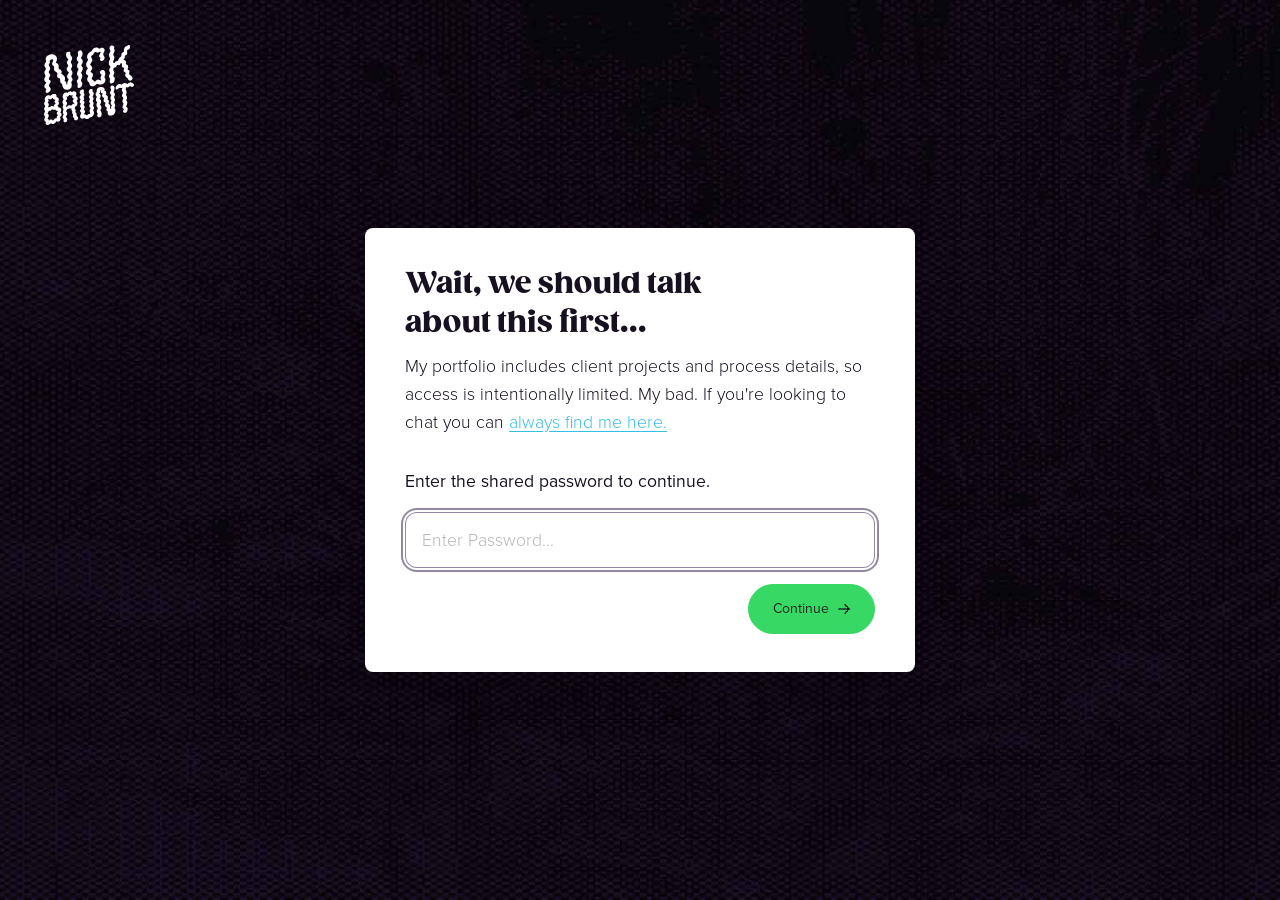
==== commit cbe8219f: "a million style edits" ====
--- a/index.html
+++ b/index.html
@@ -112,10 +112,12 @@
           </div>
         </div>
         <div class="casestudy-label flex col flex-center">
-            <img src="./logos/br_wbd.svg" width="220px" alt="BR + WBD" />
-            <p><b>Bleacher Report Multi-Platform Redesign</b></p>
-            <p>Senior UX • 2022–2025</p>
-            <span class="casestudy-read-more">More <img src="./imgs/forward_arrow_dark.svg" height="10" alt="" aria-hidden="true" /></span>
+            <div class="casestudy-brand"><img src="./logos/br_wbd.svg" width="220px" alt="BR + WBD" /></div>
+            <div class="casestudy-copy">
+              <p><b>Bleacher Report Multi-Platform Redesign</b></p>
+              <p>Senior UX • 2022–2025</p>
+            </div>
+            <span class="casestudy-read-more">More <img src="./imgs/icons_search.svg" height="10" alt="" aria-hidden="true" /></span>
         </div>
       </a>
     </div>
@@ -131,10 +133,12 @@
           </div>
         </div>
         <div class="casestudy-label flex col flex-center">
-            <img src="./logos/nickanim.svg" width="150px" alt="Nickelodeon Animation" />
-            <p><b>Nickelodeon Animation Studio Website</b></p>
-            <p>Lead UX • 2020–2021</p>
-            <span class="casestudy-read-more">More <img src="./imgs/forward_arrow_dark.svg" height="10" alt="" aria-hidden="true" /></span>
+            <div class="casestudy-brand"><img src="./logos/nickanim.svg" width="150px" alt="Nickelodeon Animation" /></div>
+            <div class="casestudy-copy">
+              <p><b>Nickelodeon Animation Studio Website</b></p>
+              <p>Lead UX • 2020–2021</p>
+            </div>
+            <span class="casestudy-read-more">More <img src="./imgs/icons_search.svg" height="10" alt="" aria-hidden="true" /></span>
         </div>
       </a>
     </div>
@@ -147,10 +151,12 @@
           </div>
         </div>
         <div class="casestudy-label flex col flex-center">
-            <img src="./logos/mtv.svg" width="52px" alt="MTV" />
-            <p><b>MTV Digital Product Design</b></p>
-            <p>UX Design • Case Study</p>
-            <span class="casestudy-read-more">More <img src="./imgs/forward_arrow_dark.svg" height="10" alt="" aria-hidden="true" /></span>
+            <div class="casestudy-brand"><img src="./logos/mtv.svg" width="52px" alt="MTV" /></div>
+            <div class="casestudy-copy">
+              <p><b>MTV Digital Product Design</b></p>
+              <p>UX Design • Case Study</p>
+            </div>
+            <span class="casestudy-read-more">More <img src="./imgs/icons_search.svg" height="10" alt="" aria-hidden="true" /></span>
         </div>
       </a>
     </div>
@@ -186,7 +192,7 @@
           <li>Building the narrative around complex work so people can make decisions</li>
           <li>Turning concepts into polished prototypes, systems, and launch-ready direction</li>
         </ul>
-        <a class="cta-button" href="https://ca.linkedin.com/in/nickbrunt" target="_blank" rel="noopener">Get in touch <img src="./imgs/forward_arrow_dark.svg" height="10" alt="" aria-hidden="true" /></a>
+        <a class="cta-button" href="https://ca.linkedin.com/in/nickbrunt" target="_blank" rel="noopener">Get in touch <img src="./imgs/arrows_forward_dark.svg" height="10" alt="" aria-hidden="true" /></a>
       </div>
     </div>
 
@@ -203,10 +209,12 @@
               </div>
             </div>
             <div class="casestudy-label flex col flex-center">
-                <img src="./logos/ibm.svg" width="80px" alt="IBM" />
-                <p><b>IBM Product Design Work</b></p>
-                <p>UX Design • Case Study</p>
-                <span class="casestudy-read-more">More <img src="./imgs/forward_arrow_dark.svg" height="10" alt="" aria-hidden="true" /></span>
+                <div class="casestudy-brand"><img src="./logos/ibm.svg" width="80px" alt="IBM" /></div>
+                <div class="casestudy-copy">
+                  <p><b>IBM Product Design Work</b></p>
+                  <p>UX Design • Case Study</p>
+                </div>
+                <span class="casestudy-read-more">More <img src="./imgs/icons_search.svg" height="10" alt="" aria-hidden="true" /></span>
             </div>
           </a>
         </div>
@@ -226,10 +234,12 @@
               </div>
             </div>
             <div class="casestudy-label flex col flex-center">
-                <img src="./logos/henson_cbc.png" width="240px" alt="Henson + CBC" />
-                <p><b>Dotopedia Game and Interface Design</b></p>
-                <p>Lead UX • 2018–2019</p>
-                <span class="casestudy-read-more">More <img src="./imgs/forward_arrow_dark.svg" height="10" alt="" aria-hidden="true" /></span>
+                <div class="casestudy-brand"><img src="./logos/henson_cbc.png" width="240px" alt="Henson + CBC" /></div>
+                <div class="casestudy-copy">
+                  <p><b>Dotopedia Game and Interface Design</b></p>
+                  <p>Lead UX • 2018–2019</p>
+                </div>
+                <span class="casestudy-read-more">More <img src="./imgs/icons_search.svg" height="10" alt="" aria-hidden="true" /></span>
             </div>
           </a>
         </div>
--- a/style.css
+++ b/style.css
@@ -131,10 +131,10 @@
   --nb-space-contact-copy-y:var(--nb-space-section-y);
   --nb-space-contact-showcase-y:var(--nb-space-section-y);
   --nb-space-contact-showcase-end:var(--nb-space-section-x);
-  --nb-space-password-card-padding-block-start:32px;
+  --nb-space-password-card-padding-block-start:38px;
   --nb-space-password-card-padding-inline:40px;
   --nb-space-password-card-padding-inline-mobile:20px;
-  --nb-space-password-card-padding-block-end:24px;
+  --nb-space-password-card-padding-block-end:38px;
   --nb-space-password-card-padding:var(--nb-space-password-card-padding-block-start) var(--nb-space-password-card-padding-inline) var(--nb-space-password-card-padding-block-end);
   --nb-space-password-card-padding-mobile:var(--nb-space-password-card-padding-block-start) var(--nb-space-password-card-padding-inline-mobile) var(--nb-space-password-card-padding-block-end);
   --nb-space-hero-copy-x-mobile:var(--nb-space-section-x-tablet);
@@ -150,12 +150,12 @@
   --nb-component-logo-home-shrink-height-mobile:52px;
   --nb-component-logo-home-shrink-center-offset:31px;
   --nb-component-logo-home-shrink-center-offset-mobile:29px;
-  --nb-component-logo-case-height:54px;
-  --nb-component-logo-case-height-tablet:44px;
-  --nb-component-logo-case-shrink-height:34px;
-  --nb-component-back-height:20px;
-  --nb-component-back-height-tablet:18px;
-  --nb-component-back-shrink-height:16px;
+  --nb-component-logo-case-height:24px;
+  --nb-component-logo-case-height-tablet:24px;
+  --nb-component-logo-case-shrink-height:20px;
+  --nb-component-back-height:14px;
+  --nb-component-back-height-tablet:14px;
+  --nb-component-back-shrink-height:12px;
   --nb-component-card-media-height-desktop:380px;
   --nb-component-card-media-height-tablet:300px;
   --nb-component-card-media-height-mobile:250px;
@@ -209,27 +209,27 @@
 .row{flex-direction:row}
 .col{flex-direction:column}
 .link-block{display:block;color:inherit;text-decoration:none}
-.cta-button{
-  display:flex;
+.cta-button,.password-gate button{
+  display:inline-flex;
   align-items:center;
   justify-content:center;
   gap:9px;
-  width:max-content;
   min-height:50px;
-  margin:18px 0 0 auto;
   padding:15px 24px;
-  border:var(--nb-stroke-width-default) solid var(--nb-color-accent-yellow);
+  border:var(--nb-stroke-width-default) solid var(--nb-color-accent-green);
   border-radius:var(--nb-radius-pill);
-  background:var(--nb-color-accent-yellow);
+  background:var(--nb-color-accent-green);
   color:var(--nb-color-text-strong);
   font-family:var(--nb-font-body-strong);
   font-size:var(--nb-type-meta-size);
   line-height:1;
   text-decoration:none;
+  cursor:pointer;
   transition:background-color .2s ease,border-color .2s ease,transform .2s ease;
 }
-.cta-button img{height:10px;width:auto;max-width:none}
-.cta-button:hover{background:var(--nb-color-accent-green);border-color:var(--nb-color-accent-green);transform:translateY(-1px)}
+.cta-button{width:max-content;margin:18px 0 0 auto}
+.cta-button img,.password-gate button img{height:10px;width:auto;max-width:none}
+.cta-button:hover,.password-gate button:hover{background:var(--nb-color-accent-yellow);border-color:var(--nb-color-accent-yellow);transform:translateY(-1px)}
 
 html.auth-lock{background:var(--nb-color-background-section) var(--nb-image-section-background) center/cover no-repeat fixed}
 html.auth-lock body{
@@ -263,10 +263,10 @@
 }
 .password-gate-logo{
   position:absolute;
-  top:30px;
-  left:30px;
+  top:44px;
+  left:44px;
   width:clamp(72px,7vw,108px);
-  max-height:64px;
+  max-height:84px;
   height:auto;
 }
 .password-gate-card{
@@ -325,26 +325,16 @@
 .password-gate button{
   align-self:flex-end;
   min-width:124px;
-  height:52px;
   margin-top:4px;
-  padding:0 24px;
-  border:var(--nb-stroke-width-default) solid var(--nb-color-accent-yellow);
-  border-radius:var(--nb-radius-pill);
-  background:var(--nb-color-accent-yellow);
-  color:var(--nb-color-text-strong);
-  font-family:var(--nb-font-body-strong);
-  font-size:var(--nb-type-meta-size);
-  line-height:1;
-  cursor:pointer;
-}
-.password-gate button:hover{background:var(--nb-color-accent-green);border-color:var(--nb-color-accent-green)}
-.password-gate button:disabled{cursor:wait;opacity:.68}
+}
+.password-gate button:disabled{cursor:wait;opacity:.68;transform:none}
 .password-gate-message{
   min-height:20px;
   font-size:var(--nb-type-meta-size);
   line-height:1.4;
   margin:0;
 }
+.password-gate-message:empty{display:none}
 
 .password-gate input:focus-visible,.password-gate button:focus-visible{outline:2px solid var(--nb-color-border-focus);outline-offset:2px}
 
@@ -567,10 +557,12 @@
 .casestudy-entry{width:100%;border-radius:var(--nb-radius-card) var(--nb-radius-card) 0 0;background-size:cover;background-position:center;overflow:hidden}
 .casestudy-entry-wrap{padding:var(--nb-space-card-media-padding);position:relative;display:flex;height:var(--nb-component-card-media-height-desktop);overflow:hidden}
 .casestudy-entry-wrap>img{max-width:none}
-.casestudy-label{position:relative;background:var(--nb-color-surface-card);width:100%;height:var(--nb-component-card-label-height);border-radius:0 0 var(--nb-radius-card) var(--nb-radius-card);padding:0 var(--nb-space-card-padding-x);align-items:flex-start;text-align:left}
+.casestudy-label{background:var(--nb-color-surface-card);width:100%;min-height:var(--nb-component-card-label-height);border-radius:0 0 var(--nb-radius-card) var(--nb-radius-card);padding:0 var(--nb-space-card-padding-x);display:flex;flex-flow:row wrap;align-content:center;align-items:flex-end;justify-content:flex-start;gap:12px 18px;text-align:left}
+.casestudy-brand{flex:0 0 100%;line-height:0}
+.casestudy-brand img{display:block;max-width:100%;height:auto}
+.casestudy-copy{flex:1 1 230px;min-width:0}
 .casestudy-label p{font-size:var(--nb-type-meta-size);margin:0;line-height:var(--nb-type-meta-line-height);color:var(--nb-color-case-study-copy);max-width:none}
-.casestudy-label img{margin-bottom:14px}
-.casestudy-read-more{position:absolute;right:var(--nb-space-card-padding-x);bottom:28px;display:inline-flex;align-items:center;gap:7px;color:var(--nb-color-case-study-copy);font-family:var(--nb-font-body-strong);font-size:var(--nb-type-meta-size);line-height:1;white-space:nowrap}
+.casestudy-read-more{display:inline-flex;align-items:center;gap:7px;margin-left:auto;color:var(--nb-color-case-study-copy);font-family:var(--nb-font-body-strong);font-size:var(--nb-type-meta-size);line-height:var(--nb-type-meta-line-height);white-space:nowrap}
 .casestudy-read-more img{height:10px;width:auto;max-width:none;margin:0}
 .casestudy-highlight-wrap{position:absolute;right:var(--nb-space-card-media-padding);top:var(--nb-space-card-media-padding);width:min(220px,calc(100% - (var(--nb-space-card-media-padding) * 2)));display:flex;flex-direction:column;align-items:flex-end;gap:3px}
 .casestudy-highlight{background:var(--nb-color-surface-page);font-size:var(--nb-type-meta-size);color:var(--nb-color-text-ink);padding:0 12px;border-radius:var(--nb-radius-pill);height:var(--nb-component-award-height);display:flex;gap:8px;white-space:nowrap}
@@ -719,7 +711,7 @@
   .contact-showcase{padding:var(--nb-space-section-y-mobile-roomy) var(--nb-space-hero-copy-x-mobile)}
   .contact-card-grid{grid-template-columns:var(--nb-layout-contact-card-columns-stack)}
   .casestudy-entry-wrap{height:var(--nb-component-card-media-height-mobile);padding:var(--nb-space-card-media-padding-mobile)}
-  .casestudy-label img{max-width:80%}
+  .casestudy-brand img{max-width:80%}
   .myservices{padding:22px var(--nb-space-gap-stack)}
   .cs-nav{min-height:var(--nb-component-nav-case-height-mobile);padding:10px var(--nb-space-nav-x-mobile)}
   .cs-right{width:100%}
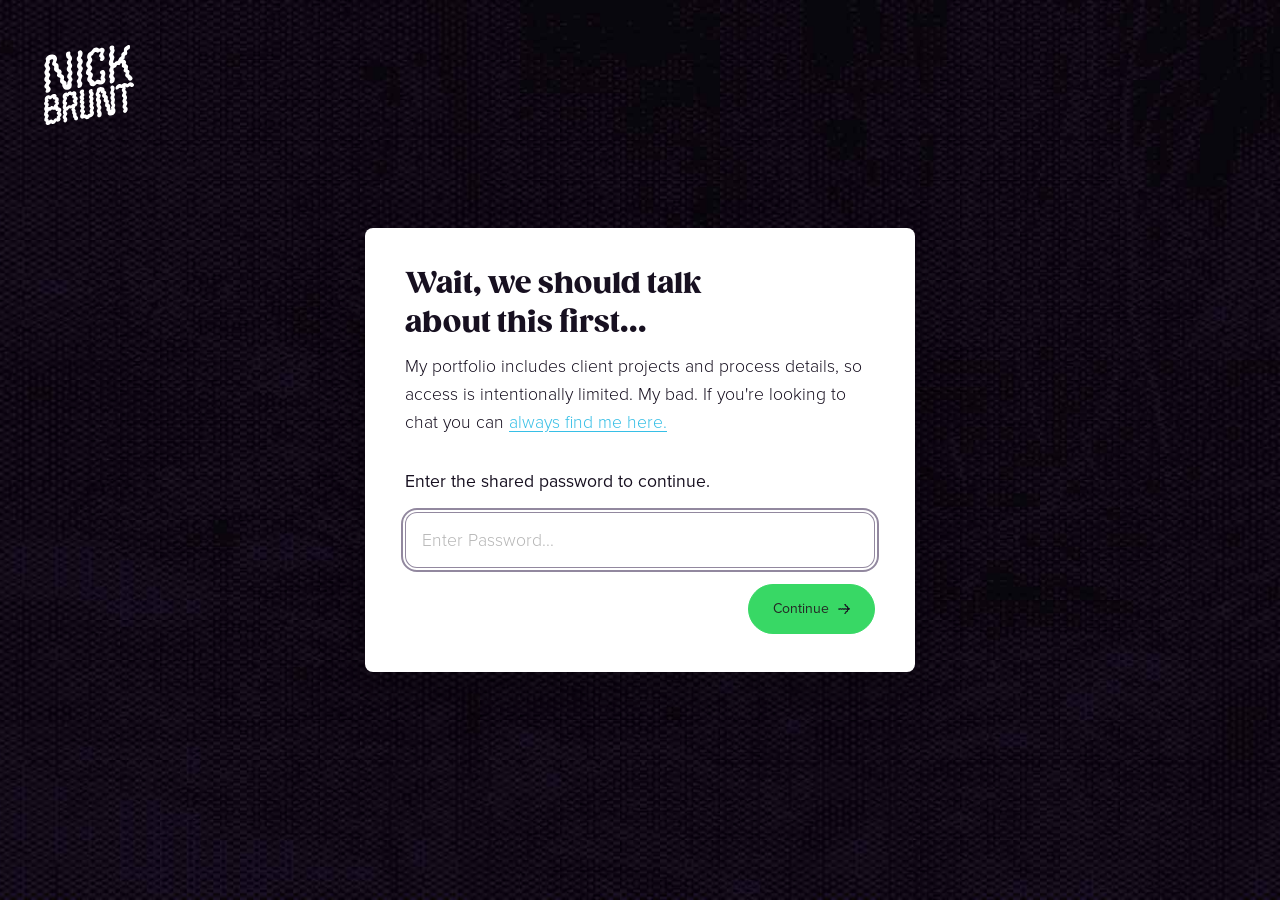
==== commit df45bbdc: "a bazillion edits" ====
--- a/index.html
+++ b/index.html
@@ -33,13 +33,26 @@
   <link rel="stylesheet" href="style.css" />
 </head>
 <body>
+  <svg class="svg-filters" width="0" height="0" aria-hidden="true" focusable="false">
+    <defs>
+      <filter id="nb-logo-worm" x="-12%" y="-12%" width="124%" height="124%" color-interpolation-filters="sRGB">
+        <feTurbulence type="fractalNoise" baseFrequency="0.01 0.026" numOctaves="2" seed="7" result="worm-noise">
+          <animate attributeName="baseFrequency" dur="2.2s" values="0.01 0.026;0.017 0.038;0.012 0.032;0.01 0.026" repeatCount="indefinite" />
+        </feTurbulence>
+        <feDisplacementMap in="SourceGraphic" in2="worm-noise" scale="6" xChannelSelector="R" yChannelSelector="G">
+          <animate attributeName="scale" dur="2.2s" values="4;8;5;4" repeatCount="indefinite" />
+        </feDisplacementMap>
+      </filter>
+    </defs>
+  </svg>
+
   <header class="nav" role="banner">
-	<img src="./logos/nb_logo.svg" class="logo" alt="Nick Brunt's Logo" />
+	<img src="./logos/nb_logo.svg" class="logo logo-worm" alt="Nick Brunt's Logo" />
   </header>
 
   <!-- SECTION 1: Intro -->
   <section class="hero-split bg-1">
-  <div class="heroimage flex flex-center flex-middle">
+  <div class="heroimage">
     <video id="heroVideo" class="hero-video" autoplay muted loop playsinline preload="auto">
       <source src="./assets/hero.mp4" type="video/mp4" />
     </video>
@@ -53,7 +66,7 @@
     <h1>I'm a creative and UX person that designs products to hold up in the real world.</h1>
     <p>For 17 years, I’ve helped teams turn messy product questions into clear, useful software for the people who actually have to use it.</p>
     <p>Lately, that work includes AI products, AI-augmented workflows, and the very fun problem of helping teams design well while the ground is moving.</p>
-    <p></p>
+    <p style="margin-bottom:32px"></p>
 	<p><i>I’ve worked with teams at:</i></p>
     
     <div class="logosoup">
@@ -100,18 +113,18 @@
     <div class="section-entry">
       <a class="casestudy link-block" href="casestudy-bleacher-report.html">
         <div class="casestudy-entry casestudy-bg-br">
-          <div class="casestudy-entry-wrap flex flex-middle flex-center">
+          <div class="casestudy-entry-wrap">
             <div class="casestudy-highlight-wrap">
-              <div class="casestudy-highlight highlight-webby flex flex-middle">
+              <div class="casestudy-highlight highlight-webby">
                 <img src="./imgs/icons_webby.png" height="16" alt="Webby icon" />
                 <b>Webby Award Winner</b>
               </div>
-              <div class="casestudy-highlight flex flex-middle">Best Sports Website</div>
+              <div class="casestudy-highlight">Best Sports Website</div>
             </div>
             <img src="./imgs/casestudy-img-br.png" height="92%" alt="Bleacher Report mockups" />
           </div>
         </div>
-        <div class="casestudy-label flex col flex-center">
+        <div class="casestudy-label">
             <div class="casestudy-brand"><img src="./logos/br_wbd.svg" width="220px" alt="BR + WBD" /></div>
             <div class="casestudy-copy">
               <p><b>Bleacher Report Multi-Platform Redesign</b></p>
@@ -126,17 +139,17 @@
   <!-- SECTION 3: Grid of work + skills -->
   <section id="work" class="section bg-3">
     <div class="section-entry work-card-primary">
-      <a class="casestudy link-block" href="casestudy-nick-animation.html">
-        <div class="casestudy-entry casestudy-bg-nick">
-          <div class="casestudy-entry-wrap flex flex-middle flex-center">
-            <img src="./imgs/casestudy-img-nick.png" height="89%" alt="Nickelodeon mockups" />
+      <a class="casestudy link-block" href="casestudy-sesame-workshop.html">
+        <div class="casestudy-entry casestudy-bg-sesame">
+          <div class="casestudy-entry-wrap">
+            <img src="./logos/sesame.svg" width="38%" alt="Sesame Workshop logo" />
           </div>
         </div>
-        <div class="casestudy-label flex col flex-center">
-            <div class="casestudy-brand"><img src="./logos/nickanim.svg" width="150px" alt="Nickelodeon Animation" /></div>
+        <div class="casestudy-label">
+            <div class="casestudy-brand"><img class="casestudy-brand-logo-compact" src="./logos/sesame_dark.svg" height="32" alt="Sesame Workshop" /></div>
             <div class="casestudy-copy">
-              <p><b>Nickelodeon Animation Studio Website</b></p>
-              <p>Lead UX • 2020–2021</p>
+              <p><b>Sesame Workshop Partner Platform</b></p>
+              <p>UX Design • B2B Service</p>
             </div>
             <span class="casestudy-read-more">More <img src="./imgs/icons_search.svg" height="10" alt="" aria-hidden="true" /></span>
         </div>
@@ -146,11 +159,11 @@
     <div class="section-entry work-card-secondary">
       <a class="casestudy link-block" href="casestudy-MTV.html">
         <div class="casestudy-entry casestudy-bg-mtv">
-          <div class="casestudy-entry-wrap flex flex-middle flex-center">
+          <div class="casestudy-entry-wrap">
             <img src="./logos/mtv.svg" width="42%" alt="MTV logo" />
           </div>
         </div>
-        <div class="casestudy-label flex col flex-center">
+        <div class="casestudy-label">
             <div class="casestudy-brand"><img src="./logos/mtv.svg" width="52px" alt="MTV" /></div>
             <div class="casestudy-copy">
               <p><b>MTV Digital Product Design</b></p>
@@ -161,7 +174,7 @@
       </a>
     </div>
 
-    <div class="section-entry work-services flex flex-start">
+    <div class="section-entry work-services">
       <aside class="writeup">
         <div class="myservices">
           <h2>What I Design Day To Day</h2>
@@ -180,7 +193,7 @@
 
   <!-- SECTION 4: Closer + more work -->
   <section id="contact" class="section contact-section bg-4">
-    <div class="section-entry contact-copy flex flex-center">
+    <div class="section-entry contact-copy">
       <div class="writeup">
         <h2 class="cta">Let's Get in touch! 🤙</h2>
         <p>I came up through the web when it felt like every week someone invented a new pattern, and I still bring that mix of curiosity, craft, and practical optimism to the work.</p>
@@ -192,7 +205,7 @@
           <li>Building the narrative around complex work so people can make decisions</li>
           <li>Turning concepts into polished prototypes, systems, and launch-ready direction</li>
         </ul>
-        <a class="cta-button" href="https://ca.linkedin.com/in/nickbrunt" target="_blank" rel="noopener">Get in touch <img src="./imgs/arrows_forward_dark.svg" height="10" alt="" aria-hidden="true" /></a>
+        <a class="nb-button cta-button" href="https://ca.linkedin.com/in/nickbrunt" target="_blank" rel="noopener">Get in touch <img src="./imgs/arrows_forward_dark.svg" height="10" alt="" aria-hidden="true" /></a>
       </div>
     </div>
 
@@ -204,11 +217,11 @@
         <div class="contact-card-entry">
           <a class="casestudy link-block" href="casestudy-IBM.html">
             <div class="casestudy-entry casestudy-bg-ibm">
-              <div class="casestudy-entry-wrap flex flex-middle flex-center">
+              <div class="casestudy-entry-wrap">
                 <img src="./logos/ibm.svg" width="42%" alt="IBM logo" />
               </div>
             </div>
-            <div class="casestudy-label flex col flex-center">
+            <div class="casestudy-label">
                 <div class="casestudy-brand"><img src="./logos/ibm.svg" width="80px" alt="IBM" /></div>
                 <div class="casestudy-copy">
                   <p><b>IBM Product Design Work</b></p>
@@ -222,18 +235,18 @@
         <div class="contact-card-entry">
           <a class="casestudy link-block" href="casestudy-jim-henson-cbc-kids.html">
             <div class="casestudy-entry casestudy-bg-dot">
-              <div class="casestudy-entry-wrap flex flex-middle flex-center">
+              <div class="casestudy-entry-wrap">
                 <div class="casestudy-highlight-wrap">
-                  <div class="casestudy-highlight highlight-w3 flex flex-middle">
+                  <div class="casestudy-highlight highlight-w3">
                     <img src="./imgs/icons_w3.png" height="16" alt="W3 icon" />
                     <b>W3 Award Silver Winner</b>
                   </div>
-                  <div class="casestudy-highlight flex flex-middle">Mobile Apps – Education</div>
+                  <div class="casestudy-highlight">Mobile Apps – Education</div>
                 </div>
                 <img src="./imgs/casestudy-img-dot.png" width="90%" alt="Dotopedia mockups" />
               </div>
             </div>
-            <div class="casestudy-label flex col flex-center">
+            <div class="casestudy-label">
                 <div class="casestudy-brand"><img src="./logos/henson_cbc.png" width="240px" alt="Henson + CBC" /></div>
                 <div class="casestudy-copy">
                   <p><b>Dotopedia Game and Interface Design</b></p>
--- a/style.css
+++ b/style.css
@@ -12,7 +12,7 @@
   --nb-color-background-alternate:#110b18;
   --nb-color-background-nav-shrink:rgba(10,8,14,.9);
   --nb-color-background-nav-shrink-mobile:rgba(14,9,20,.82);
-  --nb-color-background-sound:rgba(0,0,0,.55);
+  --nb-color-background-nav-overlay:rgba(23,16,32,.8);
   --nb-color-contact-video-scrim:rgba(14,9,20,.42);
   --nb-color-text-inverse:#f5f5f0;
   --nb-color-text-inverse-subtle:rgba(245,245,240,.72);
@@ -24,7 +24,6 @@
   --nb-color-border-card:rgba(37,37,37,.15);
   --nb-color-border-light:#d9d9d9;
   --nb-color-border-focus:rgba(104,90,122,.72);
-  --nb-color-border-sound:rgba(255,255,255,.35);
   --nb-color-surface-card:#f5f5f0;
   --nb-color-surface-page:#fff;
   --nb-color-surface-muted:#fafafa;
@@ -79,7 +78,7 @@
   --nb-layout-home-hero-logo-center-y:calc(var(--nb-layout-home-hero-min-height) / 2);
   --nb-layout-home-hero-tablet-media-height:clamp(520px,67vw,700px);
   --nb-layout-home-hero-mobile-media-height:500px;
-  --nb-layout-home-hero-compact-media-height:calc(var(--nb-layout-home-hero-mobile-media-height));
+  --nb-layout-home-hero-compact-media-height:var(--nb-layout-home-hero-mobile-media-height);
   --nb-layout-case-study-container-width:1140px;
   --nb-layout-case-study-column-width:900px;
   --nb-layout-case-study-essay-width:760px;
@@ -138,7 +137,7 @@
   --nb-space-password-card-padding:var(--nb-space-password-card-padding-block-start) var(--nb-space-password-card-padding-inline) var(--nb-space-password-card-padding-block-end);
   --nb-space-password-card-padding-mobile:var(--nb-space-password-card-padding-block-start) var(--nb-space-password-card-padding-inline-mobile) var(--nb-space-password-card-padding-block-end);
   --nb-space-hero-copy-x-mobile:var(--nb-space-section-x-tablet);
-  --nb-space-hero-copy-y-mobile:32px;
+  --nb-space-hero-copy-y-mobile:52px;
   --nb-space-hero-copy-bottom-mobile:var(--nb-space-section-y-mobile-roomy);
 
   /* Component sizing tokens */
@@ -151,7 +150,7 @@
   --nb-component-logo-home-shrink-center-offset:31px;
   --nb-component-logo-home-shrink-center-offset-mobile:29px;
   --nb-component-logo-case-height:24px;
-  --nb-component-logo-case-height-tablet:24px;
+  --nb-component-logo-case-height-tablet:20px;
   --nb-component-logo-case-shrink-height:20px;
   --nb-component-back-height:14px;
   --nb-component-back-height-tablet:14px;
@@ -162,10 +161,11 @@
   --nb-component-card-label-height:125px;
   --nb-component-award-height:26px;
   --nb-component-nav-case-height:84px;
-  --nb-component-nav-case-height-mobile:72px;
+  --nb-component-nav-case-height-mobile:64px;
   --nb-component-nav-case-shrink-height:54px;
   --nb-component-nav-pill-height:32px;
   --nb-component-nav-pill-height-shrink:28px;
+  --nb-component-nav-menu-icon-height:38px;
 
   /* Shape and stroke tokens */
   --nb-radius-card:6px;
@@ -199,17 +199,8 @@
 img{max-width:100%}
 video{max-width:100%;height:auto}
 
-.flex{display:flex}
-.flex-start{justify-content:flex-start}
-.flex-center{justify-content:center}
-.flex-end{justify-content:flex-end}
-.flex-top{align-items:flex-start}
-.flex-middle{align-items:center}
-.flex-bottom{align-items:flex-end}
-.row{flex-direction:row}
-.col{flex-direction:column}
 .link-block{display:block;color:inherit;text-decoration:none}
-.cta-button,.password-gate button{
+.nb-button{
   display:inline-flex;
   align-items:center;
   justify-content:center;
@@ -228,8 +219,9 @@
   transition:background-color .2s ease,border-color .2s ease,transform .2s ease;
 }
 .cta-button{width:max-content;margin:18px 0 0 auto}
-.cta-button img,.password-gate button img{height:10px;width:auto;max-width:none}
-.cta-button:hover,.password-gate button:hover{background:var(--nb-color-accent-yellow);border-color:var(--nb-color-accent-yellow);transform:translateY(-1px)}
+.nb-button img{height:10px;width:auto;max-width:none}
+.nb-button:hover{background:var(--nb-color-accent-yellow);border-color:var(--nb-color-accent-yellow);transform:translateY(-1px)}
+.nb-button:disabled{cursor:wait;opacity:.68;transform:none}
 
 html.auth-lock{background:var(--nb-color-background-section) var(--nb-image-section-background) center/cover no-repeat fixed}
 html.auth-lock body{
@@ -248,6 +240,12 @@
   clip:rect(0,0,0,0)!important;
   white-space:nowrap!important;
   border:0!important;
+}
+.svg-filters{
+  position:absolute;
+  width:0;
+  height:0;
+  overflow:hidden;
 }
 .password-gate{
   position:fixed;
@@ -322,12 +320,11 @@
 .password-gate input::placeholder{
   color:var(--nb-color-placeholder);
 }
-.password-gate button{
+.password-gate .nb-button{
   align-self:flex-end;
   min-width:124px;
   margin-top:4px;
 }
-.password-gate button:disabled{cursor:wait;opacity:.68;transform:none}
 .password-gate-message{
   min-height:20px;
   font-size:var(--nb-type-meta-size);
@@ -336,7 +333,7 @@
 }
 .password-gate-message:empty{display:none}
 
-.password-gate input:focus-visible,.password-gate button:focus-visible{outline:2px solid var(--nb-color-border-focus);outline-offset:2px}
+.password-gate input:focus-visible,.password-gate .nb-button:focus-visible{outline:2px solid var(--nb-color-border-focus);outline-offset:2px}
 
 /* Persistent home logo */
 .nav{
@@ -371,6 +368,17 @@
   top:calc(var(--nb-component-nav-case-height) / 2);
   height:var(--nb-component-logo-home-shrink-height);
   max-height:var(--nb-component-logo-home-shrink-height);
+}
+.logo-worm{pointer-events:none}
+.nav:not(.shrink) .logo-worm{
+  filter:url("#nb-logo-worm");
+}
+.nav.shrink .logo-worm{
+  filter:none;
+  pointer-events:auto;
+}
+.nav.shrink .logo-worm:hover{
+  filter:url("#nb-logo-worm");
 }
 
 /* Case-study navigation */
@@ -420,6 +428,39 @@
 }
 .cs-logo{height:var(--nb-component-logo-case-height);transition:height .3s ease}
 .cs-back{height:var(--nb-component-back-height);transition:height .3s ease}
+.cs-logo,.cs-back,.cs-menu-icon{display:block}
+.cs-menu-toggle{
+  display:none;
+  position:relative;
+  width:var(--nb-component-nav-menu-icon-height);
+  height:var(--nb-component-nav-menu-icon-height);
+  padding:0;
+  border:0;
+  background:transparent;
+  cursor:pointer;
+}
+.cs-menu-icon{
+  position:absolute;
+  top:50%;
+  left:50%;
+  height:var(--nb-component-nav-menu-icon-height);
+  width:auto;
+  max-width:none;
+  transform:translate(-50%,-50%) rotate(0deg) scale(1);
+  transition:opacity .24s ease,transform .34s cubic-bezier(.16,1,.3,1);
+}
+.cs-menu-icon-close{
+  opacity:0;
+  transform:translate(-50%,-50%) rotate(-12deg) scale(.74);
+}
+.cs-nav.mobile-open .cs-menu-icon-open{
+  opacity:0;
+  transform:translate(-50%,-50%) rotate(12deg) scale(.74);
+}
+.cs-nav.mobile-open .cs-menu-icon-close{
+  opacity:1;
+  transform:translate(-50%,-50%) rotate(0deg) scale(1);
+}
 .cs-nav.shrink{background:var(--nb-color-background-nav-shrink);backdrop-filter:saturate(1.2) blur(8px);min-height:var(--nb-component-nav-case-shrink-height);padding:8px var(--nb-space-gap-stack)}
 .cs-nav.shrink .cs-logo{height:var(--nb-component-logo-case-shrink-height)}
 .cs-nav.shrink .cs-back{height:var(--nb-component-back-shrink-height)}
@@ -448,7 +489,7 @@
 .logosoupwrapper{display:flex;flex-wrap:wrap;align-items:center;width:100%;gap:var(--nb-space-gap-stack)}
 .logosoupwrapper img{max-width:150px;object-fit:contain}
 
-.section,.section-fullwidth{
+.section{
   display:flex;
   flex-direction:row;
   gap:var(--nb-space-gap);
@@ -512,6 +553,7 @@
 }
 .contact-copy{
   align-items:center;
+  justify-content:center;
   padding-block:var(--nb-space-contact-copy-y);
 }
 .contact-showcase{
@@ -555,25 +597,27 @@
 
 .casestudy{width:100%}
 .casestudy-entry{width:100%;border-radius:var(--nb-radius-card) var(--nb-radius-card) 0 0;background-size:cover;background-position:center;overflow:hidden}
-.casestudy-entry-wrap{padding:var(--nb-space-card-media-padding);position:relative;display:flex;height:var(--nb-component-card-media-height-desktop);overflow:hidden}
+.casestudy-entry-wrap{padding:var(--nb-space-card-media-padding);position:relative;display:flex;align-items:center;justify-content:center;height:var(--nb-component-card-media-height-desktop);overflow:hidden}
 .casestudy-entry-wrap>img{max-width:none}
-.casestudy-label{background:var(--nb-color-surface-card);width:100%;min-height:var(--nb-component-card-label-height);border-radius:0 0 var(--nb-radius-card) var(--nb-radius-card);padding:0 var(--nb-space-card-padding-x);display:flex;flex-flow:row wrap;align-content:center;align-items:flex-end;justify-content:flex-start;gap:12px 18px;text-align:left}
+.casestudy-label{background:var(--nb-color-surface-card);width:100%;min-height:var(--nb-component-card-label-height);border-radius:0 0 var(--nb-radius-card) var(--nb-radius-card);padding:22px var(--nb-space-card-padding-x);display:flex;flex-flow:row wrap;align-content:flex-start;align-items:flex-end;justify-content:flex-start;gap:12px 18px;text-align:left}
 .casestudy-brand{flex:0 0 100%;line-height:0}
 .casestudy-brand img{display:block;max-width:100%;height:auto}
+.casestudy-brand img.casestudy-brand-logo-compact{height:32px;width:auto;max-width:100%}
 .casestudy-copy{flex:1 1 230px;min-width:0}
 .casestudy-label p{font-size:var(--nb-type-meta-size);margin:0;line-height:var(--nb-type-meta-line-height);color:var(--nb-color-case-study-copy);max-width:none}
 .casestudy-read-more{display:inline-flex;align-items:center;gap:7px;margin-left:auto;color:var(--nb-color-case-study-copy);font-family:var(--nb-font-body-strong);font-size:var(--nb-type-meta-size);line-height:var(--nb-type-meta-line-height);white-space:nowrap}
 .casestudy-read-more img{height:10px;width:auto;max-width:none;margin:0}
 .casestudy-highlight-wrap{position:absolute;right:var(--nb-space-card-media-padding);top:var(--nb-space-card-media-padding);width:min(220px,calc(100% - (var(--nb-space-card-media-padding) * 2)));display:flex;flex-direction:column;align-items:flex-end;gap:3px}
-.casestudy-highlight{background:var(--nb-color-surface-page);font-size:var(--nb-type-meta-size);color:var(--nb-color-text-ink);padding:0 12px;border-radius:var(--nb-radius-pill);height:var(--nb-component-award-height);display:flex;gap:8px;white-space:nowrap}
+.casestudy-highlight{background:var(--nb-color-surface-page);font-size:var(--nb-type-meta-size);color:var(--nb-color-text-ink);padding:0 12px;border-radius:var(--nb-radius-pill);height:var(--nb-component-award-height);display:flex;align-items:center;gap:8px;white-space:nowrap}
 .highlight-webby{background-image:url('./imgs/webbybg.png');background-size:cover}
 .highlight-w3{background-image:url('./imgs/w3bg.jpg');background-size:cover}
 .casestudy-bg-br{background-image:url('./imgs/casestudy-bg-br.jpg')}
 .casestudy-bg-ncaa{background-image:url('./imgs/casestudy-bg-ncaa.jpg')}
 .casestudy-bg-dot{background-image:url('./imgs/casestudy-bg-dot.jpg')}
 .casestudy-bg-nick{background-image:url('./imgs/casestudy-bg-nick.jpg')}
+.casestudy-bg-sesame{background-image:url('./imgs/casestudy-bg-sesame.png')}
 .casestudy-bg-mtv{background-image:linear-gradient(135deg,var(--nb-color-mtv-overlay-start),var(--nb-color-mtv-overlay-end)),url('./imgs/casestudy-bg-mtv.jpg')}
-.casestudy-bg-ibm{background:radial-gradient(circle at 18% 22%,var(--nb-color-ibm-highlight),var(--nb-color-ibm-highlight-clear) 32%),radial-gradient(circle at 82% 72%,var(--nb-color-ibm-glow),var(--nb-color-ibm-glow-clear) 38%),linear-gradient(135deg,var(--nb-color-ibm-start) 0%,var(--nb-color-ibm-mid) 48%,var(--nb-color-ibm-end) 100%)}
+.casestudy-bg-ibm{background-image:url('./imgs/casestudy-bg-ibm.jpg')}
 .casestudy-bg-mtv .casestudy-entry-wrap>img{filter:drop-shadow(0 12px 22px var(--nb-color-shadow-mtv))}
 .casestudy-bg-ibm .casestudy-entry-wrap>img{filter:drop-shadow(0 10px 18px var(--nb-color-shadow-ibm))}
 .myservices{border:var(--nb-stroke-width-default) solid var(--nb-color-border-subtle);border-radius:var(--nb-radius-panel);padding:var(--nb-space-panel-padding-y) var(--nb-space-panel-padding-x);margin:0 0 14px}
@@ -591,6 +635,7 @@
 .cs-hero h1.cs,.cs-dot-hero h1.cs{font-size:var(--nb-type-display-size);line-height:var(--nb-type-display-desktop-line-height);margin:0 0 24px}
 .cs-hero p{font-size:var(--nb-type-case-hero-body-size);line-height:1.62}
 .cs-hero-media{background:var(--nb-color-background-section);background-image:url('./imgs/casestudy-bg-br.jpg');background-position:center;background-size:cover;border-radius:var(--nb-radius-panel);padding:clamp(22px,4vw,44px);min-height:420px;display:flex;align-items:center;justify-content:center}
+.cs-hero-media-dot{background-image:url('./imgs/casestudy-bg-dot.jpg')}
 .cs-hero-media img{width:100%;max-height:390px;object-fit:contain}
 .cs-meta-grid{display:grid;grid-template-columns:repeat(4,minmax(0,1fr));gap:14px;margin:0 0 56px}
 .cs-meta-card,.cs-callout{border:var(--nb-stroke-width-default) solid var(--nb-color-border-light);border-radius:var(--nb-radius-panel);padding:22px;background:var(--nb-color-surface-muted)}
@@ -598,16 +643,34 @@
 .cs-meta-card p,.cs-callout p{font-size:var(--nb-type-card-body-size);line-height:1.45;margin:0;color:var(--nb-color-text-card)}
 .cs-essay{max-width:var(--nb-layout-case-study-essay-width);margin:0 auto 54px}
 .cs-essay h2.cs{margin-top:42px}
+.cs-essay-with-media{display:grid;grid-template-columns:minmax(280px,440px) minmax(0,1fr);gap:clamp(28px,5vw,64px);align-items:start;margin:0 0 54px}
+.cs-essay-with-media .cs-essay{grid-column:2;grid-row:1;max-width:none;margin:0}
+.cs-essay-with-media .cs-essay h2.cs:first-child{margin-top:0}
+.cs-essay-visuals{grid-column:1;grid-row:1;display:grid;gap:18px;justify-items:start;align-items:start;padding-top:8px}
+.cs-essay-with-media.media-right{grid-template-columns:minmax(0,1fr) minmax(280px,440px)}
+.cs-essay-with-media.media-right .cs-essay{grid-column:1}
+.cs-essay-with-media.media-right .cs-essay-visuals{grid-column:2;justify-items:end}
+.cs-essay-visual{background:var(--nb-color-surface-card);border:var(--nb-stroke-width-default) solid var(--nb-color-border-card);border-radius:var(--nb-radius-panel);box-shadow:var(--nb-shadow-card-soft);overflow:hidden;display:flex;align-items:center;justify-content:center}
+.cs-essay-visual img{width:100%;height:100%;object-fit:cover;display:block}
+.cs-essay-visual-square{width:min(100%,440px);aspect-ratio:1/1}
 .cs-two-up{display:grid;grid-template-columns:minmax(0,.85fr) minmax(0,1.15fr);gap:clamp(24px,5vw,56px);align-items:start;margin:56px 0}
 .cs-two-up.reverse{grid-template-columns:minmax(0,1.15fr) minmax(0,.85fr)}
+.cs-stacked-two-up{display:grid;grid-template-columns:minmax(280px,.82fr) minmax(0,1.18fr);gap:clamp(28px,5vw,56px);align-items:start;margin:56px 0}
+.cs-stack{display:grid;gap:24px}
+.cs-stack-copy{gap:42px}
 .cs-list-panel,.cs-principle{background:var(--nb-color-surface-card);border-radius:var(--nb-radius-panel)}
 .cs-list-panel{padding:28px}
+.cs-feature-panel p{font-size:var(--nb-type-card-body-size);line-height:1.5;margin:0;color:var(--nb-color-text-card)}
 .cs-list-panel ul{margin:0 0 0 18px}
 .cs-image-card,.cs-dot-device{border:var(--nb-stroke-width-default) solid var(--nb-color-border-card);border-radius:var(--nb-radius-panel);box-shadow:var(--nb-shadow-card-soft);display:flex;align-items:center;justify-content:center}
 .cs-image-card{background:var(--nb-color-surface-page);padding:clamp(18px,4vw,34px)}
 .cs-image-card img{width:100%;max-height:420px;object-fit:contain}
+.cs-logo-card{box-shadow:0 6px 17px var(--nb-color-border-card)}
+.cs-logo-card img{width:75%;max-height:315px}
 .cs-pull{font-family:var(--nb-font-display);font-size:var(--nb-type-display-pull-size);line-height:1.18;color:var(--nb-color-text-strong);margin:64px auto;max-width:860px}
+.cs-pull-compact{font-family:var(--nb-font-display);font-size:clamp(1.35rem,2.4vw,2rem);line-height:1.2;text-align:center;margin:0 auto 56px;max-width:820px}
 .cs-impact{background:var(--nb-color-text-strong);color:var(--nb-color-surface-page);border-radius:var(--nb-radius-panel);padding:clamp(28px,5vw,48px);margin:56px 0 0}
+.cs-impact-soft{background:var(--nb-color-background-section)}
 .cs-impact h2,.cs-impact p,.cs-impact li{color:var(--nb-color-surface-page)}
 .cs-impact ul{margin:18px 0 0 20px}
 .cs-dot-hero{display:grid;grid-template-columns:minmax(0,.95fr) minmax(0,1.05fr);gap:clamp(28px,6vw,72px);align-items:center;margin:0 0 60px}
@@ -627,11 +690,11 @@
 .cs-award span{display:block;color:var(--nb-color-text-muted);font-size:var(--nb-type-award-meta-size);line-height:1.4;margin-top:4px}
 .cs-wide{width:100%;margin:48px auto}
 .cs-wide img{width:100%;display:block;border-radius:var(--nb-radius-card)}
+.cs-wide-short img{height:clamp(360px,58vw,660px);object-fit:cover;object-position:center}
 .float-left{float:left;width:50%;max-width:450px;margin:6px var(--nb-space-gap-stack) 12px 0;border-radius:var(--nb-radius-card)}
 .float-right{float:right;width:50%;max-width:450px;margin:6px 0 12px var(--nb-space-gap-stack);border-radius:var(--nb-radius-card)}
 .clearfix::after{content:"";display:block;clear:both;margin:0 0 2rem}
 
-.sound-btn{position:absolute;left:16px;bottom:16px;z-index:2;background:var(--nb-color-background-sound);color:var(--nb-color-surface-page);border:var(--nb-stroke-width-default) solid var(--nb-color-border-sound);padding:8px 10px;border-radius:var(--nb-radius-pill);font-size:12px;line-height:1;cursor:pointer}
 a:focus-visible,button:focus-visible,.cs-btn:focus-visible{outline:2px solid var(--nb-color-surface-page);outline-offset:2px}
 body.interior a:focus-visible{outline-color:var(--nb-color-text-strong)}
 
@@ -640,7 +703,7 @@
 }
 
 @media (max-width:1224px){
-  .section,.section-fullwidth{flex-wrap:wrap}
+  .section{flex-wrap:wrap}
   #work{grid-template-columns:var(--nb-layout-work-columns-tablet);gap:var(--nb-space-entry-card-gap)}
   .work-card-primary,.work-card-secondary{grid-column:auto}
   .work-services{grid-column:1 / -1}
@@ -655,20 +718,22 @@
 }
 
 @media (max-width:900px){
-  .cs-nav{align-items:center;padding:12px var(--nb-space-nav-x-tablet);gap:14px}
-  .cs-right{gap:8px}
-  .cs-btn{padding:7px 12px;font-size:13px}
   .contact-section{grid-template-columns:var(--nb-layout-contact-columns-stack)}
+  .contact-showcase{order:1}
+  .contact-copy{order:2}
   .cs-container,.cs-wrapper{padding-top:118px;padding-bottom:80px}
-  .cs-hero,.cs-two-up,.cs-two-up.reverse,.cs-dot-hero,.cs-process-band{grid-template-columns:1fr}
+  .cs-hero,.cs-two-up,.cs-two-up.reverse,.cs-dot-hero,.cs-process-band,.cs-essay-with-media,.cs-stacked-two-up{grid-template-columns:1fr}
   .cs-meta-grid{grid-template-columns:repeat(2,minmax(0,1fr))}
+  .cs-essay-with-media .cs-essay,.cs-essay-visuals{grid-column:auto;grid-row:auto}
+  .cs-essay-visuals,.cs-essay-with-media.media-right .cs-essay-visuals{justify-items:start;padding-top:0}
+  .cs-essay-visual-square{width:min(100%,420px)}
   .cs-principles{grid-template-columns:1fr}
   .float-left,.float-right{float:none;width:100%;max-width:100%;margin:16px 0}
 }
 
 @media (max-width:834px){
   body{font-size:var(--nb-type-body-mobile-size);line-height:var(--nb-type-body-mobile-line-height)}
-  .section,.section-fullwidth{flex-direction:column;gap:var(--nb-space-gap-stack);padding:var(--nb-space-section-y-min) var(--nb-space-section-x-tablet)}
+  .section{flex-direction:column;gap:var(--nb-space-gap-stack);padding:var(--nb-space-section-y-min) var(--nb-space-section-x-tablet)}
   #work{grid-template-columns:var(--nb-layout-work-columns-stack)}
   .work-services{grid-column:auto}
   .contact-section{padding-block:var(--nb-inset-full);padding-inline-end:var(--nb-inset-full)}
@@ -686,21 +751,69 @@
   .casestudy-label{padding:22px var(--nb-space-card-padding-x-compact)}
   .casestudy-highlight-wrap{align-items:flex-start;right:auto;left:var(--nb-space-card-media-padding)}
   .logosoupwrapper{gap:18px}
-  .cs-left{gap:10px}
-  .cs-logo{height:var(--nb-component-logo-case-height-tablet)}
-  .cs-back{height:var(--nb-component-back-height-tablet)}
+}
+
+@media (max-width:900px){
+  .cs-nav,.cs-nav.shrink{height:var(--nb-component-nav-case-height-mobile);min-height:0;padding:0 20px;align-items:center;background:var(--nb-color-background-section);backdrop-filter:none}
+  .cs-left{height:100%;align-items:center;gap:9px}
+  .cs-logo,.cs-nav.shrink .cs-logo{height:var(--nb-component-logo-case-height-tablet)}
+  .cs-back,.cs-nav.shrink .cs-back{height:var(--nb-component-back-shrink-height)}
+  .cs-menu-toggle{display:inline-flex;align-items:center;justify-content:center;align-self:center;flex:0 0 var(--nb-component-nav-menu-icon-height);order:2}
+  .cs-right{
+    position:fixed;
+    top:var(--nb-component-nav-case-height-mobile);
+    left:0;
+    right:0;
+    bottom:0;
+    width:auto;
+    display:flex;
+    flex-direction:column;
+    align-items:stretch;
+    gap:var(--nb-space-gap-stack);
+    padding:64px 20px;
+    overflow-y:auto;
+    background:var(--nb-color-background-nav-overlay);
+    opacity:0;
+    visibility:hidden;
+    pointer-events:none;
+    overscroll-behavior:contain;
+    transform:translateY(-10px) scaleY(.96);
+    transform-origin:top;
+    clip-path:inset(0 0 100% 0);
+    transition:clip-path .34s cubic-bezier(.16,1,.3,1),opacity .24s ease,transform .34s cubic-bezier(.16,1,.3,1),visibility 0s linear .34s;
+  }
+  .cs-nav.mobile-open .cs-right{
+    opacity:1;
+    visibility:visible;
+    pointer-events:auto;
+    transform:translateY(0) scaleY(1);
+    clip-path:inset(0);
+    transition-delay:0s;
+  }
+  .cs-btn,.cs-nav.shrink .cs-btn{
+    width:100%;
+    height:54px;
+    min-height:54px;
+    justify-content:center;
+    padding:16px;
+    border:0;
+    border-radius:var(--nb-radius-pill);
+    font-size:18px;
+    line-height:1.2;
+  }
+  body.cs-menu-open{overflow:hidden}
 }
 
 @media (max-width:520px){
   :root{--nb-layout-copy-max:100%}
-  .section,.section-fullwidth{gap:var(--nb-space-gap-stack-mobile-roomy);padding:var(--nb-space-section-y-mobile-roomy) var(--nb-space-hero-copy-x-mobile)}
+  .section{gap:var(--nb-space-gap-stack-mobile-roomy);padding:var(--nb-space-section-y-mobile-roomy) var(--nb-space-hero-copy-x-mobile)}
   #work{gap:var(--nb-space-gap-stack-mobile-roomy)}
   .site-footer{padding:0 var(--nb-space-section-x-mobile)}
   .password-gate{align-items:flex-start;padding-top:124px;padding-bottom:32px}
   .password-gate-logo{top:30px;left:30px;width:76px}
   .password-gate-card{padding:var(--nb-space-password-card-padding-mobile)}
   .password-gate-card h1{font-size:var(--nb-type-display-mobile-size);line-height:var(--nb-type-display-mobile-line-height);max-width:20ch}
-  .password-gate button{width:100%}
+  .password-gate .nb-button{width:100%}
   .heroimage{min-height:var(--nb-layout-home-hero-compact-media-height)}
   .nav{height:var(--nb-layout-home-hero-compact-media-height)}
   .logo{top:calc(var(--nb-layout-home-hero-compact-media-height) / 2)}
@@ -713,16 +826,17 @@
   .casestudy-entry-wrap{height:var(--nb-component-card-media-height-mobile);padding:var(--nb-space-card-media-padding-mobile)}
   .casestudy-brand img{max-width:80%}
   .myservices{padding:22px var(--nb-space-gap-stack)}
-  .cs-nav{min-height:var(--nb-component-nav-case-height-mobile);padding:10px var(--nb-space-nav-x-mobile)}
-  .cs-right{width:100%}
   .cs-container,.cs-wrapper{padding-top:102px;padding-left:20px;padding-right:20px}
   .cs-hero-media{min-height:300px}
   .cs-meta-grid{grid-template-columns:1fr}
+  .cs-essay-visual-square{width:100%}
+  .cs-wide-short img{height:360px}
   .cs-list-panel,.cs-meta-card,.cs-callout{padding:20px}
   .cs-awards-list{grid-template-columns:1fr}
 }
 
 @media (prefers-reduced-motion:reduce){
   *{animation:none!important;transition:none!important;scroll-behavior:auto!important}
+  .logo-worm{filter:none!important}
   .hero-video,.contact-video{display:none}
 }
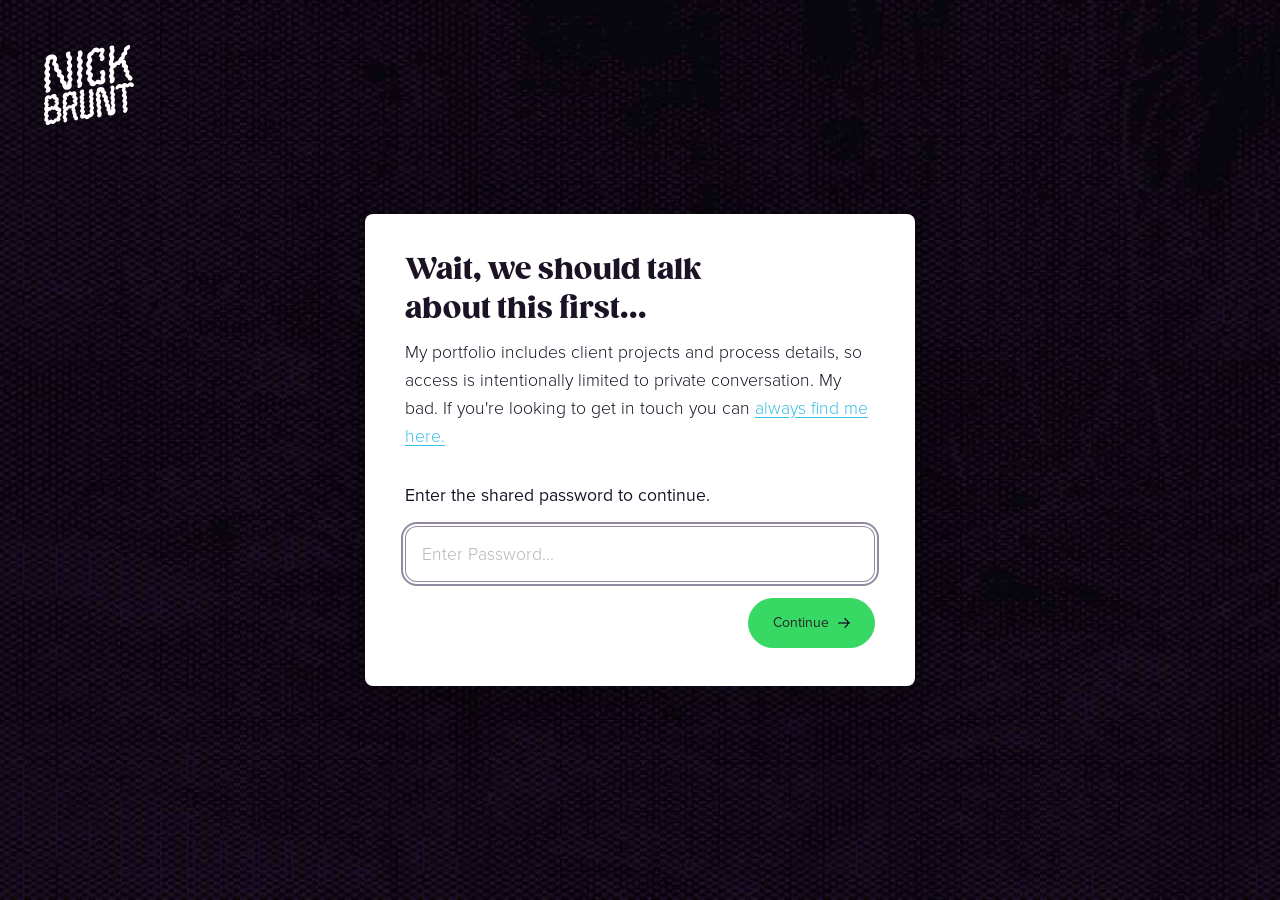
==== commit 97125f71: "style tweaks/case study content" ====
--- a/index.html
+++ b/index.html
@@ -157,16 +157,16 @@
     </div>
 
     <div class="section-entry work-card-secondary">
-      <a class="casestudy link-block" href="casestudy-MTV.html">
-        <div class="casestudy-entry casestudy-bg-mtv">
+      <a class="casestudy link-block" href="casestudy-IBM.html">
+        <div class="casestudy-entry casestudy-bg-ibm">
           <div class="casestudy-entry-wrap">
-            <img src="./logos/mtv.svg" width="42%" alt="MTV logo" />
+            <img src="./logos/ibm.svg" width="42%" alt="IBM logo" />
           </div>
         </div>
         <div class="casestudy-label">
-            <div class="casestudy-brand"><img src="./logos/mtv.svg" width="52px" alt="MTV" /></div>
+            <div class="casestudy-brand"><img src="./logos/ibm.svg" width="80px" alt="IBM" /></div>
             <div class="casestudy-copy">
-              <p><b>MTV Digital Product Design</b></p>
+              <p><b>IBM Product Design Work</b></p>
               <p>UX Design • Case Study</p>
             </div>
             <span class="casestudy-read-more">More <img src="./imgs/icons_search.svg" height="10" alt="" aria-hidden="true" /></span>
@@ -215,16 +215,16 @@
       </video>
       <div class="contact-card-grid">
         <div class="contact-card-entry">
-          <a class="casestudy link-block" href="casestudy-IBM.html">
-            <div class="casestudy-entry casestudy-bg-ibm">
+          <a class="casestudy link-block" href="casestudy-MTV.html">
+            <div class="casestudy-entry casestudy-bg-mtv">
               <div class="casestudy-entry-wrap">
-                <img src="./logos/ibm.svg" width="42%" alt="IBM logo" />
+                <img src="./logos/mtv.svg" width="42%" alt="MTV logo" />
               </div>
             </div>
             <div class="casestudy-label">
-                <div class="casestudy-brand"><img src="./logos/ibm.svg" width="80px" alt="IBM" /></div>
+                <div class="casestudy-brand"><img src="./logos/mtv.svg" width="52px" alt="MTV" /></div>
                 <div class="casestudy-copy">
-                  <p><b>IBM Product Design Work</b></p>
+                  <p><b>MTV Digital Product Design</b></p>
                   <p>UX Design • Case Study</p>
                 </div>
                 <span class="casestudy-read-more">More <img src="./imgs/icons_search.svg" height="10" alt="" aria-hidden="true" /></span>
--- a/style.css
+++ b/style.css
@@ -8,7 +8,7 @@
   /* Color tokens */
   --nb-color-background-hero:#0e0914;
   --nb-color-background-footer:#08050c;
-  --nb-color-background-section:#171020;
+  --nb-color-background-section:#1b1325;
   --nb-color-background-alternate:#110b18;
   --nb-color-background-nav-shrink:rgba(10,8,14,.9);
   --nb-color-background-nav-shrink-mobile:rgba(14,9,20,.82);
@@ -636,7 +636,9 @@
 .cs-hero p{font-size:var(--nb-type-case-hero-body-size);line-height:1.62}
 .cs-hero-media{background:var(--nb-color-background-section);background-image:url('./imgs/casestudy-bg-br.jpg');background-position:center;background-size:cover;border-radius:var(--nb-radius-panel);padding:clamp(22px,4vw,44px);min-height:420px;display:flex;align-items:center;justify-content:center}
 .cs-hero-media-dot{background-image:url('./imgs/casestudy-bg-dot.jpg')}
+.cs-hero-media-sesame{background:var(--nb-color-surface-card);border:var(--nb-stroke-width-default) solid var(--nb-color-border-card)}
 .cs-hero-media img{width:100%;max-height:390px;object-fit:contain}
+.cs-hero-media.cs-hero-media-sesame img{width:min(70%,400px)}
 .cs-meta-grid{display:grid;grid-template-columns:repeat(4,minmax(0,1fr));gap:14px;margin:0 0 56px}
 .cs-meta-card,.cs-callout{border:var(--nb-stroke-width-default) solid var(--nb-color-border-light);border-radius:var(--nb-radius-panel);padding:22px;background:var(--nb-color-surface-muted)}
 .cs-meta-card b,.cs-callout b{display:block;font-family:var(--nb-font-body-strong);margin:0 0 8px}
@@ -666,7 +668,7 @@
 .cs-image-card{background:var(--nb-color-surface-page);padding:clamp(18px,4vw,34px)}
 .cs-image-card img{width:100%;max-height:420px;object-fit:contain}
 .cs-logo-card{box-shadow:0 6px 17px var(--nb-color-border-card)}
-.cs-logo-card img{width:75%;max-height:315px}
+.cs-logo-card img{width:85%;max-height:120px}
 .cs-pull{font-family:var(--nb-font-display);font-size:var(--nb-type-display-pull-size);line-height:1.18;color:var(--nb-color-text-strong);margin:64px auto;max-width:860px}
 .cs-pull-compact{font-family:var(--nb-font-display);font-size:clamp(1.35rem,2.4vw,2rem);line-height:1.2;text-align:center;margin:0 auto 56px;max-width:820px}
 .cs-impact{background:var(--nb-color-text-strong);color:var(--nb-color-surface-page);border-radius:var(--nb-radius-panel);padding:clamp(28px,5vw,48px);margin:56px 0 0}
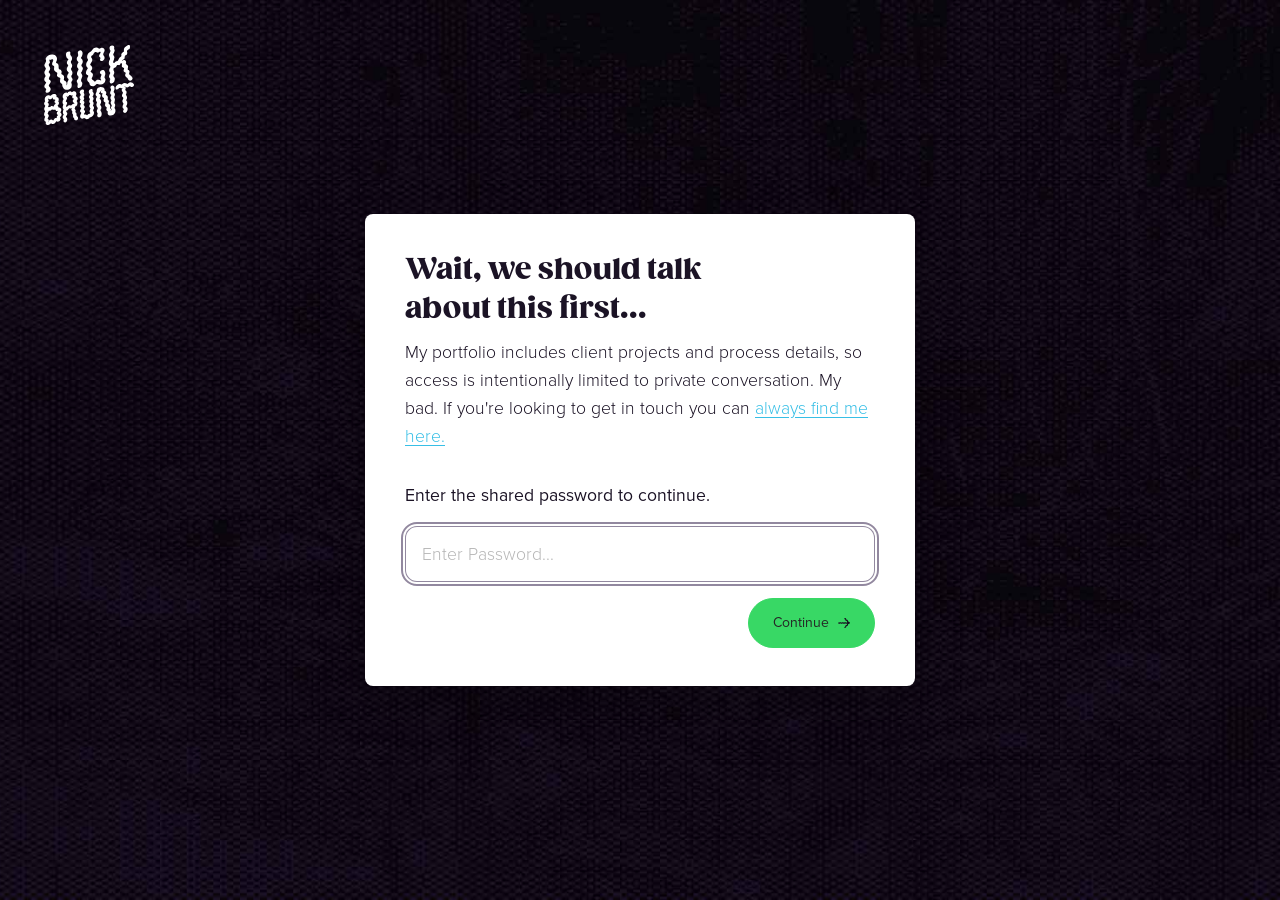
==== commit 83f8da5e: "case study work" ====
--- a/index.html
+++ b/index.html
@@ -36,12 +36,10 @@
   <svg class="svg-filters" width="0" height="0" aria-hidden="true" focusable="false">
     <defs>
       <filter id="nb-logo-worm" x="-12%" y="-12%" width="124%" height="124%" color-interpolation-filters="sRGB">
-        <feTurbulence type="fractalNoise" baseFrequency="0.01 0.026" numOctaves="2" seed="7" result="worm-noise">
-          <animate attributeName="baseFrequency" dur="2.2s" values="0.01 0.026;0.017 0.038;0.012 0.032;0.01 0.026" repeatCount="indefinite" />
+        <feTurbulence type="fractalNoise" baseFrequency="0.014 0.032" numOctaves="2" seed="7" result="worm-noise">
+          <animate attributeName="baseFrequency" dur="2.86s" values="0.014 0.032;0.017 0.034;0.012 0.03;0.014 0.032" repeatCount="indefinite" />
         </feTurbulence>
-        <feDisplacementMap in="SourceGraphic" in2="worm-noise" scale="6" xChannelSelector="R" yChannelSelector="G">
-          <animate attributeName="scale" dur="2.2s" values="4;8;5;4" repeatCount="indefinite" />
-        </feDisplacementMap>
+        <feDisplacementMap in="SourceGraphic" in2="worm-noise" scale="10" xChannelSelector="R" yChannelSelector="G" />
       </filter>
     </defs>
   </svg>
--- a/style.css
+++ b/style.css
@@ -12,7 +12,7 @@
   --nb-color-background-alternate:#110b18;
   --nb-color-background-nav-shrink:rgba(10,8,14,.9);
   --nb-color-background-nav-shrink-mobile:rgba(14,9,20,.82);
-  --nb-color-background-nav-overlay:rgba(23,16,32,.8);
+  --nb-color-background-nav-overlay:rgba(23,16,32);
   --nb-color-contact-video-scrim:rgba(14,9,20,.42);
   --nb-color-text-inverse:#f5f5f0;
   --nb-color-text-inverse-subtle:rgba(245,245,240,.72);
@@ -160,9 +160,11 @@
   --nb-component-card-media-height-mobile:250px;
   --nb-component-card-label-height:125px;
   --nb-component-award-height:26px;
-  --nb-component-nav-case-height:84px;
+  --nb-component-nav-home-shrink-height:calc(var(--nb-space-nav-x) * 2 + var(--nb-component-logo-home-shrink-height));
+  --nb-component-nav-home-shrink-height-mobile:calc(var(--nb-space-nav-x-tablet) * 2 + var(--nb-component-logo-home-shrink-height-mobile));
+  --nb-component-nav-case-height:64px;
   --nb-component-nav-case-height-mobile:64px;
-  --nb-component-nav-case-shrink-height:54px;
+  --nb-component-nav-case-shrink-height:44px;
   --nb-component-nav-pill-height:32px;
   --nb-component-nav-pill-height-shrink:28px;
   --nb-component-nav-menu-icon-height:38px;
@@ -186,7 +188,7 @@
 }
 
 *{box-sizing:border-box}
-html{scroll-behavior:smooth}
+html{background:var(--nb-color-background-footer);scroll-behavior:smooth}
 html,body{margin:0;padding:0;min-width:320px}
 body{
   color:var(--nb-color-text-inverse);
@@ -359,13 +361,13 @@
   will-change:left,top,height,max-height;
 }
 .nav.shrink{
-  height:var(--nb-component-nav-case-height);
+  height:var(--nb-component-nav-home-shrink-height);
   background:transparent;
   backdrop-filter:none;
 }
 .nav.shrink .logo{
   left:calc(var(--nb-space-nav-x) + var(--nb-component-logo-home-shrink-center-offset));
-  top:calc(var(--nb-component-nav-case-height) / 2);
+  top:calc(var(--nb-space-nav-x) + (var(--nb-component-logo-home-shrink-height) / 2));
   height:var(--nb-component-logo-home-shrink-height);
   max-height:var(--nb-component-logo-home-shrink-height);
 }
@@ -605,7 +607,8 @@
 .casestudy-brand img.casestudy-brand-logo-compact{height:32px;width:auto;max-width:100%}
 .casestudy-copy{flex:1 1 230px;min-width:0}
 .casestudy-label p{font-size:var(--nb-type-meta-size);margin:0;line-height:var(--nb-type-meta-line-height);color:var(--nb-color-case-study-copy);max-width:none}
-.casestudy-read-more{display:inline-flex;align-items:center;gap:7px;margin-left:auto;color:var(--nb-color-case-study-copy);font-family:var(--nb-font-body-strong);font-size:var(--nb-type-meta-size);line-height:var(--nb-type-meta-line-height);white-space:nowrap}
+.casestudy-read-more{display:inline-flex;align-items:center;gap:4px;margin-left:auto;color:var(--nb-color-case-study-copy);font-family:var(--nb-font-body-strong);font-size:var(--nb-type-meta-size);line-height:var(--nb-type-meta-line-height);white-space:nowrap;padding:2px 6px}
+.casestudy-read-more:hover, .casestudy-read-more:active{background:var(--nb-color-accent-green)}
 .casestudy-read-more img{height:10px;width:auto;max-width:none;margin:0}
 .casestudy-highlight-wrap{position:absolute;right:var(--nb-space-card-media-padding);top:var(--nb-space-card-media-padding);width:min(220px,calc(100% - (var(--nb-space-card-media-padding) * 2)));display:flex;flex-direction:column;align-items:flex-end;gap:3px}
 .casestudy-highlight{background:var(--nb-color-surface-page);font-size:var(--nb-type-meta-size);color:var(--nb-color-text-ink);padding:0 12px;border-radius:var(--nb-radius-pill);height:var(--nb-component-award-height);display:flex;align-items:center;gap:8px;white-space:nowrap}
@@ -629,16 +632,14 @@
 .cs-wrapper h1,.cs-wrapper h2,.cs-wrapper h3,.cs-wrapper p,.cs-wrapper ul{color:var(--nb-color-text-strong)}
 .cs-wrapper p,.cs-column p{margin:0 0 16px;max-width:none}
 .cs-wrapper ul,.cs-column ul{margin:0 0 16px 20px}
-.cs-wrapper img.inline-img{width:100%;margin:24px 0;border-radius:var(--nb-radius-card)}
+.cs-wrapper img.inline-img{width:100%;margin:24px 0;border-radius:0}
 .cs-kicker{font-family:var(--nb-font-body-strong);font-size:var(--nb-type-meta-size);line-height:1.4;color:var(--nb-color-text-muted);text-transform:uppercase;letter-spacing:.04em;margin:0 0 18px}
 .cs-hero{display:grid;grid-template-columns:minmax(0,1.1fr) minmax(280px,.9fr);gap:clamp(24px,5vw,64px);align-items:center;margin:0 0 56px}
 .cs-hero h1.cs,.cs-dot-hero h1.cs{font-size:var(--nb-type-display-size);line-height:var(--nb-type-display-desktop-line-height);margin:0 0 24px}
 .cs-hero p{font-size:var(--nb-type-case-hero-body-size);line-height:1.62}
-.cs-hero-media{background:var(--nb-color-background-section);background-image:url('./imgs/casestudy-bg-br.jpg');background-position:center;background-size:cover;border-radius:var(--nb-radius-panel);padding:clamp(22px,4vw,44px);min-height:420px;display:flex;align-items:center;justify-content:center}
-.cs-hero-media-dot{background-image:url('./imgs/casestudy-bg-dot.jpg')}
-.cs-hero-media-sesame{background:var(--nb-color-surface-card);border:var(--nb-stroke-width-default) solid var(--nb-color-border-card)}
-.cs-hero-media img{width:100%;max-height:390px;object-fit:contain}
-.cs-hero-media.cs-hero-media-sesame img{width:min(70%,400px)}
+/* Case-study image slots use cs-<case>-hero/sidebar/medium/lrg.jpg assets when available. */
+.cs-hero-media{background:var(--nb-color-surface-page);border:var(--nb-stroke-width-default) solid var(--nb-color-border-card);border-radius:0;box-shadow:var(--nb-shadow-card-soft);padding:0;min-height:0;display:flex;align-items:center;justify-content:center;overflow:hidden}
+.cs-hero-media img{width:100%;max-height:none;object-fit:cover;display:block}
 .cs-meta-grid{display:grid;grid-template-columns:repeat(4,minmax(0,1fr));gap:14px;margin:0 0 56px}
 .cs-meta-card,.cs-callout{border:var(--nb-stroke-width-default) solid var(--nb-color-border-light);border-radius:var(--nb-radius-panel);padding:22px;background:var(--nb-color-surface-muted)}
 .cs-meta-card b,.cs-callout b{display:block;font-family:var(--nb-font-body-strong);margin:0 0 8px}
@@ -652,9 +653,10 @@
 .cs-essay-with-media.media-right{grid-template-columns:minmax(0,1fr) minmax(280px,440px)}
 .cs-essay-with-media.media-right .cs-essay{grid-column:1}
 .cs-essay-with-media.media-right .cs-essay-visuals{grid-column:2;justify-items:end}
-.cs-essay-visual{background:var(--nb-color-surface-card);border:var(--nb-stroke-width-default) solid var(--nb-color-border-card);border-radius:var(--nb-radius-panel);box-shadow:var(--nb-shadow-card-soft);overflow:hidden;display:flex;align-items:center;justify-content:center}
+.cs-essay-visual{background:var(--nb-color-surface-card);border:var(--nb-stroke-width-default) solid var(--nb-color-border-card);border-radius:0;box-shadow:var(--nb-shadow-card-soft);overflow:hidden;display:flex;align-items:center;justify-content:center}
 .cs-essay-visual img{width:100%;height:100%;object-fit:cover;display:block}
-.cs-essay-visual-square{width:min(100%,440px);aspect-ratio:1/1}
+.cs-essay-visual-square,.cs-case-image-medium{width:min(100%,440px);aspect-ratio:1/1}
+.cs-essay-visual-portrait,.cs-case-image-sidebar{width:min(100%,440px);aspect-ratio:2/3}
 .cs-two-up{display:grid;grid-template-columns:minmax(0,.85fr) minmax(0,1.15fr);gap:clamp(24px,5vw,56px);align-items:start;margin:56px 0}
 .cs-two-up.reverse{grid-template-columns:minmax(0,1.15fr) minmax(0,.85fr)}
 .cs-stacked-two-up{display:grid;grid-template-columns:minmax(280px,.82fr) minmax(0,1.18fr);gap:clamp(28px,5vw,56px);align-items:start;margin:56px 0}
@@ -664,7 +666,7 @@
 .cs-list-panel{padding:28px}
 .cs-feature-panel p{font-size:var(--nb-type-card-body-size);line-height:1.5;margin:0;color:var(--nb-color-text-card)}
 .cs-list-panel ul{margin:0 0 0 18px}
-.cs-image-card,.cs-dot-device{border:var(--nb-stroke-width-default) solid var(--nb-color-border-card);border-radius:var(--nb-radius-panel);box-shadow:var(--nb-shadow-card-soft);display:flex;align-items:center;justify-content:center}
+.cs-image-card,.cs-dot-device{border:var(--nb-stroke-width-default) solid var(--nb-color-border-card);border-radius:0;box-shadow:var(--nb-shadow-card-soft);display:flex;align-items:center;justify-content:center}
 .cs-image-card{background:var(--nb-color-surface-page);padding:clamp(18px,4vw,34px)}
 .cs-image-card img{width:100%;max-height:420px;object-fit:contain}
 .cs-logo-card{box-shadow:0 6px 17px var(--nb-color-border-card)}
@@ -691,10 +693,10 @@
 .cs-award b{display:block;font-family:var(--nb-font-body-strong)}
 .cs-award span{display:block;color:var(--nb-color-text-muted);font-size:var(--nb-type-award-meta-size);line-height:1.4;margin-top:4px}
 .cs-wide{width:100%;margin:48px auto}
-.cs-wide img{width:100%;display:block;border-radius:var(--nb-radius-card)}
-.cs-wide-short img{height:clamp(360px,58vw,660px);object-fit:cover;object-position:center}
-.float-left{float:left;width:50%;max-width:450px;margin:6px var(--nb-space-gap-stack) 12px 0;border-radius:var(--nb-radius-card)}
-.float-right{float:right;width:50%;max-width:450px;margin:6px 0 12px var(--nb-space-gap-stack);border-radius:var(--nb-radius-card)}
+.cs-wide img{width:100%;display:block;border-radius:0}
+.cs-wide-short img,.cs-case-image-lrg img{height:clamp(360px,58vw,660px);object-fit:cover;object-position:center}
+.float-left{float:left;width:50%;max-width:450px;margin:6px var(--nb-space-gap-stack) 12px 0;border-radius:0}
+.float-right{float:right;width:50%;max-width:450px;margin:6px 0 12px var(--nb-space-gap-stack);border-radius:0}
 .clearfix::after{content:"";display:block;clear:both;margin:0 0 2rem}
 
 a:focus-visible,button:focus-visible,.cs-btn:focus-visible{outline:2px solid var(--nb-color-surface-page);outline-offset:2px}
@@ -728,7 +730,7 @@
   .cs-meta-grid{grid-template-columns:repeat(2,minmax(0,1fr))}
   .cs-essay-with-media .cs-essay,.cs-essay-visuals{grid-column:auto;grid-row:auto}
   .cs-essay-visuals,.cs-essay-with-media.media-right .cs-essay-visuals{justify-items:start;padding-top:0}
-  .cs-essay-visual-square{width:min(100%,420px)}
+  .cs-essay-visual-square,.cs-essay-visual-portrait,.cs-case-image-medium,.cs-case-image-sidebar{width:min(100%,420px)}
   .cs-principles{grid-template-columns:1fr}
   .float-left,.float-right{float:none;width:100%;max-width:100%;margin:16px 0}
 }
@@ -746,8 +748,8 @@
   .nav{height:var(--nb-layout-home-hero-mobile-media-height)}
   .logo{top:calc(var(--nb-layout-home-hero-mobile-media-height) / 2)}
   .logo{height:var(--nb-component-logo-home-height-mobile)}
-  .nav.shrink{height:var(--nb-component-nav-case-height-mobile);background:var(--nb-color-background-nav-shrink-mobile);backdrop-filter:saturate(1.2) blur(10px)}
-  .nav.shrink .logo{left:calc(var(--nb-space-nav-x-tablet) + var(--nb-component-logo-home-shrink-center-offset-mobile));top:calc(var(--nb-component-nav-case-height-mobile) / 2);height:var(--nb-component-logo-home-shrink-height-mobile);max-height:var(--nb-component-logo-home-shrink-height-mobile)}
+  .nav.shrink{height:var(--nb-component-nav-home-shrink-height-mobile);background:var(--nb-color-background-nav-shrink-mobile);backdrop-filter:saturate(1.2) blur(10px)}
+  .nav.shrink .logo{left:calc(var(--nb-space-nav-x-tablet) + var(--nb-component-logo-home-shrink-center-offset-mobile));top:calc(var(--nb-space-nav-x-tablet) + (var(--nb-component-logo-home-shrink-height-mobile) / 2));height:var(--nb-component-logo-home-shrink-height-mobile);max-height:var(--nb-component-logo-home-shrink-height-mobile)}
   .casestudy-entry-wrap{height:var(--nb-component-card-media-height-tablet)}
   .casestudy-entry-wrap>img{max-width:100%;max-height:100%;object-fit:contain}
   .casestudy-label{padding:22px var(--nb-space-card-padding-x-compact)}
@@ -829,10 +831,10 @@
   .casestudy-brand img{max-width:80%}
   .myservices{padding:22px var(--nb-space-gap-stack)}
   .cs-container,.cs-wrapper{padding-top:102px;padding-left:20px;padding-right:20px}
-  .cs-hero-media{min-height:300px}
+  .cs-hero-media{min-height:0}
   .cs-meta-grid{grid-template-columns:1fr}
-  .cs-essay-visual-square{width:100%}
-  .cs-wide-short img{height:360px}
+  .cs-essay-visual-square,.cs-essay-visual-portrait,.cs-case-image-medium,.cs-case-image-sidebar{width:100%}
+  .cs-wide-short img,.cs-case-image-lrg img{height:360px}
   .cs-list-panel,.cs-meta-card,.cs-callout{padding:20px}
   .cs-awards-list{grid-template-columns:1fr}
 }
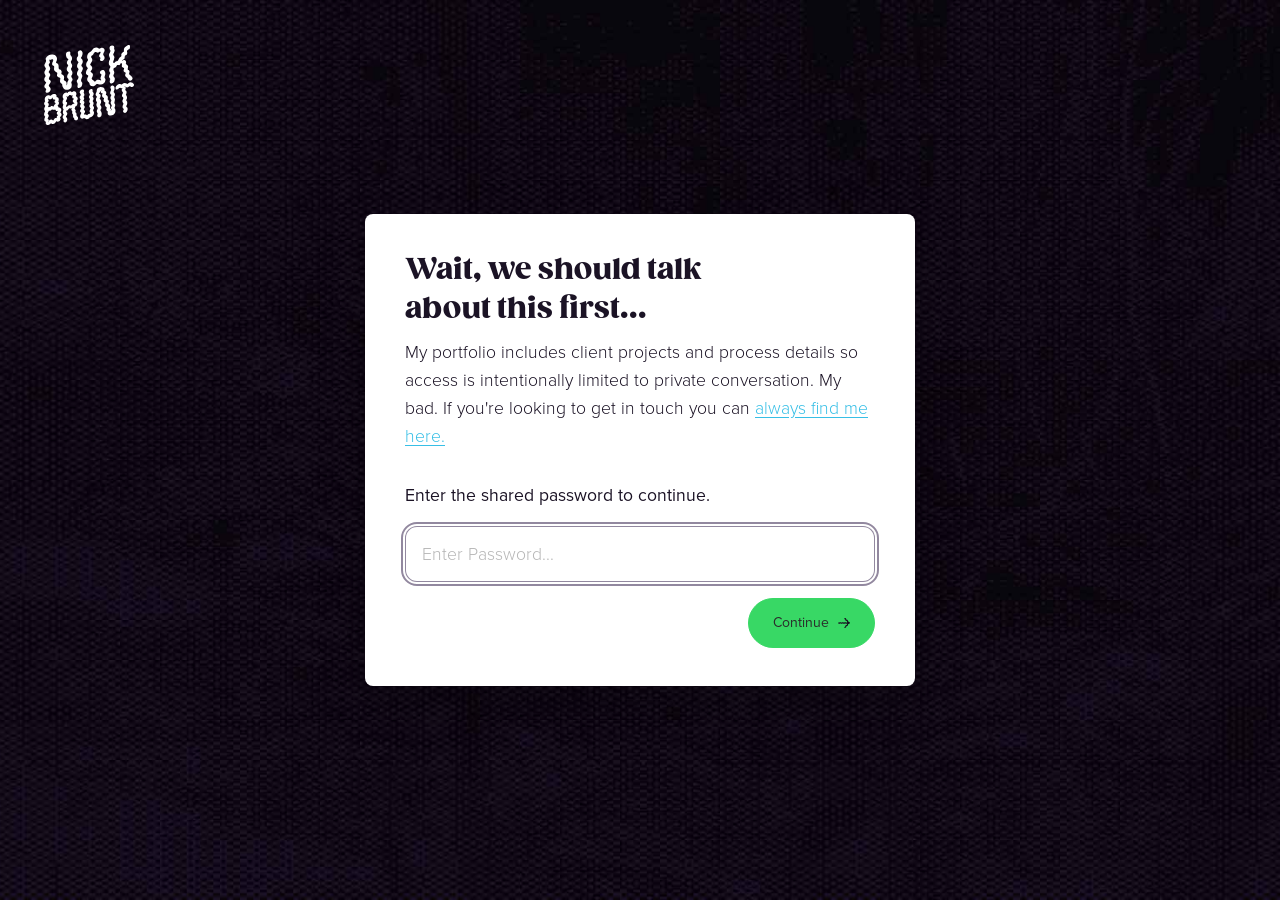
==== commit 56854e46: "case study and homepage edits" ====
--- a/index.html
+++ b/index.html
@@ -30,6 +30,13 @@
   <meta name="twitter:description" content="UX, product design, systems, and AI-augmented design process by Nick Brunt." />
   <meta name="twitter:image" content="https://nbuxdesign.github.io/website2026/imgs/social-preview.jpg" />
   <meta name="twitter:image:alt" content="Nick Brunt design portfolio preview" />
+  <link rel="icon" type="image/png" href="./favicon/favicon-96x96.png" sizes="96x96" />
+  <link rel="icon" type="image/svg+xml" href="./favicon/favicon.svg" />
+  <link rel="shortcut icon" href="./favicon/favicon.ico" />
+  <link rel="apple-touch-icon" sizes="180x180" href="./favicon/apple-touch-icon.png" />
+  <meta name="apple-mobile-web-app-title" content="Nick Brunt" />
+  <link rel="manifest" href="./favicon/site.webmanifest" />
+  <meta name="theme-color" content="#110b18" />
   <link rel="stylesheet" href="style.css" />
 </head>
 <body>
@@ -140,11 +147,11 @@
       <a class="casestudy link-block" href="casestudy-sesame-workshop.html">
         <div class="casestudy-entry casestudy-bg-sesame">
           <div class="casestudy-entry-wrap">
-            <img src="./logos/sesame.svg" width="38%" alt="Sesame Workshop logo" />
+            <img src="./imgs/casestudy-img-sesame.png" width="90%" alt="Sesame Workshop logo" />
           </div>
         </div>
         <div class="casestudy-label">
-            <div class="casestudy-brand"><img class="casestudy-brand-logo-compact" src="./logos/sesame_dark.svg" height="32" alt="Sesame Workshop" /></div>
+            <div class="casestudy-brand"><img class="casestudy-brand-logo-compact" src="./logos/sesame_dark.svg" height="42" alt="Sesame Workshop" /></div>
             <div class="casestudy-copy">
               <p><b>Sesame Workshop Partner Platform</b></p>
               <p>UX Design • B2B Service</p>
@@ -164,7 +171,7 @@
         <div class="casestudy-label">
             <div class="casestudy-brand"><img src="./logos/ibm.svg" width="80px" alt="IBM" /></div>
             <div class="casestudy-copy">
-              <p><b>IBM Product Design Work</b></p>
+              <p><b>IBM YourLearning Platform</b></p>
               <p>UX Design • Case Study</p>
             </div>
             <span class="casestudy-read-more">More <img src="./imgs/icons_search.svg" height="10" alt="" aria-hidden="true" /></span>
--- a/style.css
+++ b/style.css
@@ -17,7 +17,7 @@
   --nb-color-text-inverse:#f5f5f0;
   --nb-color-text-inverse-subtle:rgba(245,245,240,.72);
   --nb-color-text-ink:#2a2a2a;
-  --nb-color-text-strong:#252525;
+  --nb-color-text-strong:#2a2a2a;
   --nb-color-text-card:#4a4a4a;
   --nb-color-text-muted:#686868;
   --nb-color-border-subtle:#685a7a;
@@ -67,6 +67,8 @@
   --nb-type-meta-size:14px;
   --nb-type-meta-line-height:1.4rem;
   --nb-type-case-body-size:1rem;
+  --nb-type-case-kicker-size:var(--nb-type-meta-size);
+  --nb-type-case-kicker-line-height:1.4;
   --nb-type-case-hero-body-size:1.15rem;
   --nb-type-dot-hero-body-size:1.1rem;
   --nb-type-card-body-size:.95rem;
@@ -112,6 +114,7 @@
   --nb-space-gap:clamp(28px,5vw,72px);
   --nb-space-gap-stack:24px;
   --nb-space-gap-stack-mobile-roomy:calc(var(--nb-space-gap-stack) * 2);
+  --nb-space-case-section-gap:74px;
   --nb-space-footer-gap:16px;
   --nb-space-card-padding-x:28px;
   --nb-space-card-padding-x-compact:20px;
@@ -633,29 +636,40 @@
 .cs-wrapper p,.cs-column p{margin:0 0 16px;max-width:none}
 .cs-wrapper ul,.cs-column ul{margin:0 0 16px 20px}
 .cs-wrapper img.inline-img{width:100%;margin:24px 0;border-radius:0}
-.cs-kicker{font-family:var(--nb-font-body-strong);font-size:var(--nb-type-meta-size);line-height:1.4;color:var(--nb-color-text-muted);text-transform:uppercase;letter-spacing:.04em;margin:0 0 18px}
-.cs-hero{display:grid;grid-template-columns:minmax(0,1.1fr) minmax(280px,.9fr);gap:clamp(24px,5vw,64px);align-items:center;margin:0 0 56px}
+.cs-kicker{font-family:var(--nb-font-body-strong);font-size:var(--nb-type-case-kicker-size);line-height:var(--nb-type-case-kicker-line-height);color:var(--nb-color-text-muted);text-transform:uppercase;letter-spacing:.04em;margin:0 0 8px}
+.cs-hero{display:grid;gap:clamp(24px,5vw,64px);align-items:start;margin:0 0 var(--nb-space-case-section-gap)}
+.cs-hero.media-right{grid-template-columns:minmax(0,1.1fr) minmax(280px,.9fr)}
+.cs-hero.media-right .cs-hero-copy{grid-column:1;grid-row:1}
+.cs-hero.media-right .cs-hero-media{grid-column:2;grid-row:1}
+.cs-hero.media-left{grid-template-columns:minmax(280px,.9fr) minmax(0,1.1fr)}
+.cs-hero.media-left .cs-hero-copy{grid-column:2;grid-row:1}
+.cs-hero.media-left .cs-hero-media{grid-column:1;grid-row:1}
 .cs-hero h1.cs,.cs-dot-hero h1.cs{font-size:var(--nb-type-display-size);line-height:var(--nb-type-display-desktop-line-height);margin:0 0 24px}
-.cs-hero p{font-size:var(--nb-type-case-hero-body-size);line-height:1.62}
+.cs-hero p:not(.cs-kicker){font-size:var(--nb-type-case-hero-body-size);line-height:1.62}
 /* Case-study image slots use cs-<case>-hero/sidebar/medium/lrg.jpg assets when available. */
-.cs-hero-media{background:var(--nb-color-surface-page);border:var(--nb-stroke-width-default) solid var(--nb-color-border-card);border-radius:0;box-shadow:var(--nb-shadow-card-soft);padding:0;min-height:0;display:flex;align-items:center;justify-content:center;overflow:hidden}
+.cs-hero-media{background:var(--nb-color-surface-page);border:0;border-radius:0;box-shadow:var(--nb-shadow-card-soft);padding:0;min-height:0;display:flex;align-items:center;justify-content:center;overflow:hidden}
 .cs-hero-media img{width:100%;max-height:none;object-fit:cover;display:block}
 .cs-meta-grid{display:grid;grid-template-columns:repeat(4,minmax(0,1fr));gap:14px;margin:0 0 56px}
 .cs-meta-card,.cs-callout{border:var(--nb-stroke-width-default) solid var(--nb-color-border-light);border-radius:var(--nb-radius-panel);padding:22px;background:var(--nb-color-surface-muted)}
 .cs-meta-card b,.cs-callout b{display:block;font-family:var(--nb-font-body-strong);margin:0 0 8px}
 .cs-meta-card p,.cs-callout p{font-size:var(--nb-type-card-body-size);line-height:1.45;margin:0;color:var(--nb-color-text-card)}
-.cs-essay{max-width:var(--nb-layout-case-study-essay-width);margin:0 auto 54px}
+.cs-essay{max-width:var(--nb-layout-case-study-essay-width);margin:0 auto var(--nb-space-case-section-gap)}
 .cs-essay h2.cs{margin-top:42px}
-.cs-essay-with-media{display:grid;grid-template-columns:minmax(280px,440px) minmax(0,1fr);gap:clamp(28px,5vw,64px);align-items:start;margin:0 0 54px}
-.cs-essay-with-media .cs-essay{grid-column:2;grid-row:1;max-width:none;margin:0}
+.cs-essay-with-media{display:grid;gap:clamp(28px,5vw,64px);align-items:start;margin:0 0 var(--nb-space-case-section-gap)}
+.cs-essay-with-media.media-left{grid-template-columns:minmax(280px,440px) minmax(0,1fr)}
+.cs-essay-with-media.media-left .cs-essay{grid-column:2;grid-row:1}
+.cs-essay-with-media.media-left .cs-essay-visuals{grid-column:1;grid-row:1;justify-items:start}
+.cs-essay-with-media .cs-essay{max-width:none;margin:0}
 .cs-essay-with-media .cs-essay h2.cs:first-child{margin-top:0}
-.cs-essay-visuals{grid-column:1;grid-row:1;display:grid;gap:18px;justify-items:start;align-items:start;padding-top:8px}
+.cs-essay-visuals{display:grid;gap:18px;align-items:start;padding-top:8px}
 .cs-essay-with-media.media-right{grid-template-columns:minmax(0,1fr) minmax(280px,440px)}
-.cs-essay-with-media.media-right .cs-essay{grid-column:1}
-.cs-essay-with-media.media-right .cs-essay-visuals{grid-column:2;justify-items:end}
-.cs-essay-visual{background:var(--nb-color-surface-card);border:var(--nb-stroke-width-default) solid var(--nb-color-border-card);border-radius:0;box-shadow:var(--nb-shadow-card-soft);overflow:hidden;display:flex;align-items:center;justify-content:center}
+.cs-essay-with-media.media-right .cs-essay{grid-column:1;grid-row:1}
+.cs-essay-with-media.media-right .cs-essay-visuals{grid-column:2;grid-row:1;justify-items:end}
+.cs-essay-visual{background:var(--nb-color-surface-card);border:0;border-radius:0;box-shadow:var(--nb-shadow-card-soft);overflow:hidden;display:flex;align-items:center;justify-content:center}
 .cs-essay-visual img{width:100%;height:100%;object-fit:cover;display:block}
-.cs-essay-visual-square,.cs-case-image-medium{width:min(100%,440px);aspect-ratio:1/1}
+.cs-essay-visual-square{width:min(100%,440px);aspect-ratio:1/1}
+.cs-case-image-medium{width:min(100%,440px);background:transparent}
+.cs-case-image-medium img{height:auto;object-fit:contain}
 .cs-essay-visual-portrait,.cs-case-image-sidebar{width:min(100%,440px);aspect-ratio:2/3}
 .cs-two-up{display:grid;grid-template-columns:minmax(0,.85fr) minmax(0,1.15fr);gap:clamp(24px,5vw,56px);align-items:start;margin:56px 0}
 .cs-two-up.reverse{grid-template-columns:minmax(0,1.15fr) minmax(0,.85fr)}
@@ -666,18 +680,18 @@
 .cs-list-panel{padding:28px}
 .cs-feature-panel p{font-size:var(--nb-type-card-body-size);line-height:1.5;margin:0;color:var(--nb-color-text-card)}
 .cs-list-panel ul{margin:0 0 0 18px}
-.cs-image-card,.cs-dot-device{border:var(--nb-stroke-width-default) solid var(--nb-color-border-card);border-radius:0;box-shadow:var(--nb-shadow-card-soft);display:flex;align-items:center;justify-content:center}
+.cs-image-card,.cs-dot-device{border:0;border-radius:0;box-shadow:var(--nb-shadow-card-soft);display:flex;align-items:center;justify-content:center}
 .cs-image-card{background:var(--nb-color-surface-page);padding:clamp(18px,4vw,34px)}
 .cs-image-card img{width:100%;max-height:420px;object-fit:contain}
-.cs-logo-card{box-shadow:0 6px 17px var(--nb-color-border-card)}
+.cs-logo-card{border:var(--nb-stroke-width-default) solid var(--nb-color-border-card);box-shadow:0 6px 17px var(--nb-color-border-card)}
 .cs-logo-card img{width:85%;max-height:120px}
-.cs-pull{font-family:var(--nb-font-display);font-size:var(--nb-type-display-pull-size);line-height:1.18;color:var(--nb-color-text-strong);margin:64px auto;max-width:860px}
-.cs-pull-compact{font-family:var(--nb-font-display);font-size:clamp(1.35rem,2.4vw,2rem);line-height:1.2;text-align:center;margin:0 auto 56px;max-width:820px}
+.cs-pull{font-family:var(--nb-font-display);font-size:var(--nb-type-display-pull-size);line-height:1.18;color:var(--nb-color-text-strong);margin:var(--nb-space-case-section-gap) auto;max-width:860px}
+.cs-pull-compact{font-size:clamp(1.35rem,2.4vw,2rem);line-height:1.2;text-align:center;max-width:820px}
 .cs-impact{background:var(--nb-color-text-strong);color:var(--nb-color-surface-page);border-radius:var(--nb-radius-panel);padding:clamp(28px,5vw,48px);margin:56px 0 0}
 .cs-impact-soft{background:var(--nb-color-background-section)}
 .cs-impact h2,.cs-impact p,.cs-impact li{color:var(--nb-color-surface-page)}
 .cs-impact ul{margin:18px 0 0 20px}
-.cs-dot-hero{display:grid;grid-template-columns:minmax(0,.95fr) minmax(0,1.05fr);gap:clamp(28px,6vw,72px);align-items:center;margin:0 0 60px}
+.cs-dot-hero{display:grid;grid-template-columns:minmax(0,.95fr) minmax(0,1.05fr);gap:clamp(28px,6vw,72px);align-items:center;margin:0 0 var(--nb-space-case-section-gap)}
 .cs-dot-hero p{font-size:var(--nb-type-dot-hero-body-size);line-height:1.65}
 .cs-dot-device{background:var(--nb-color-surface-card);padding:clamp(22px,4vw,44px)}
 .cs-dot-device img{width:100%;max-height:480px;object-fit:contain}
@@ -727,9 +741,10 @@
   .contact-copy{order:2}
   .cs-container,.cs-wrapper{padding-top:118px;padding-bottom:80px}
   .cs-hero,.cs-two-up,.cs-two-up.reverse,.cs-dot-hero,.cs-process-band,.cs-essay-with-media,.cs-stacked-two-up{grid-template-columns:1fr}
+  .cs-hero.media-left .cs-hero-copy,.cs-hero.media-left .cs-hero-media,.cs-hero.media-right .cs-hero-copy,.cs-hero.media-right .cs-hero-media{grid-column:auto;grid-row:auto}
   .cs-meta-grid{grid-template-columns:repeat(2,minmax(0,1fr))}
   .cs-essay-with-media .cs-essay,.cs-essay-visuals{grid-column:auto;grid-row:auto}
-  .cs-essay-visuals,.cs-essay-with-media.media-right .cs-essay-visuals{justify-items:start;padding-top:0}
+  .cs-essay-visuals,.cs-essay-with-media.media-left .cs-essay-visuals,.cs-essay-with-media.media-right .cs-essay-visuals{justify-items:start;padding-top:0}
   .cs-essay-visual-square,.cs-essay-visual-portrait,.cs-case-image-medium,.cs-case-image-sidebar{width:min(100%,420px)}
   .cs-principles{grid-template-columns:1fr}
   .float-left,.float-right{float:none;width:100%;max-width:100%;margin:16px 0}
